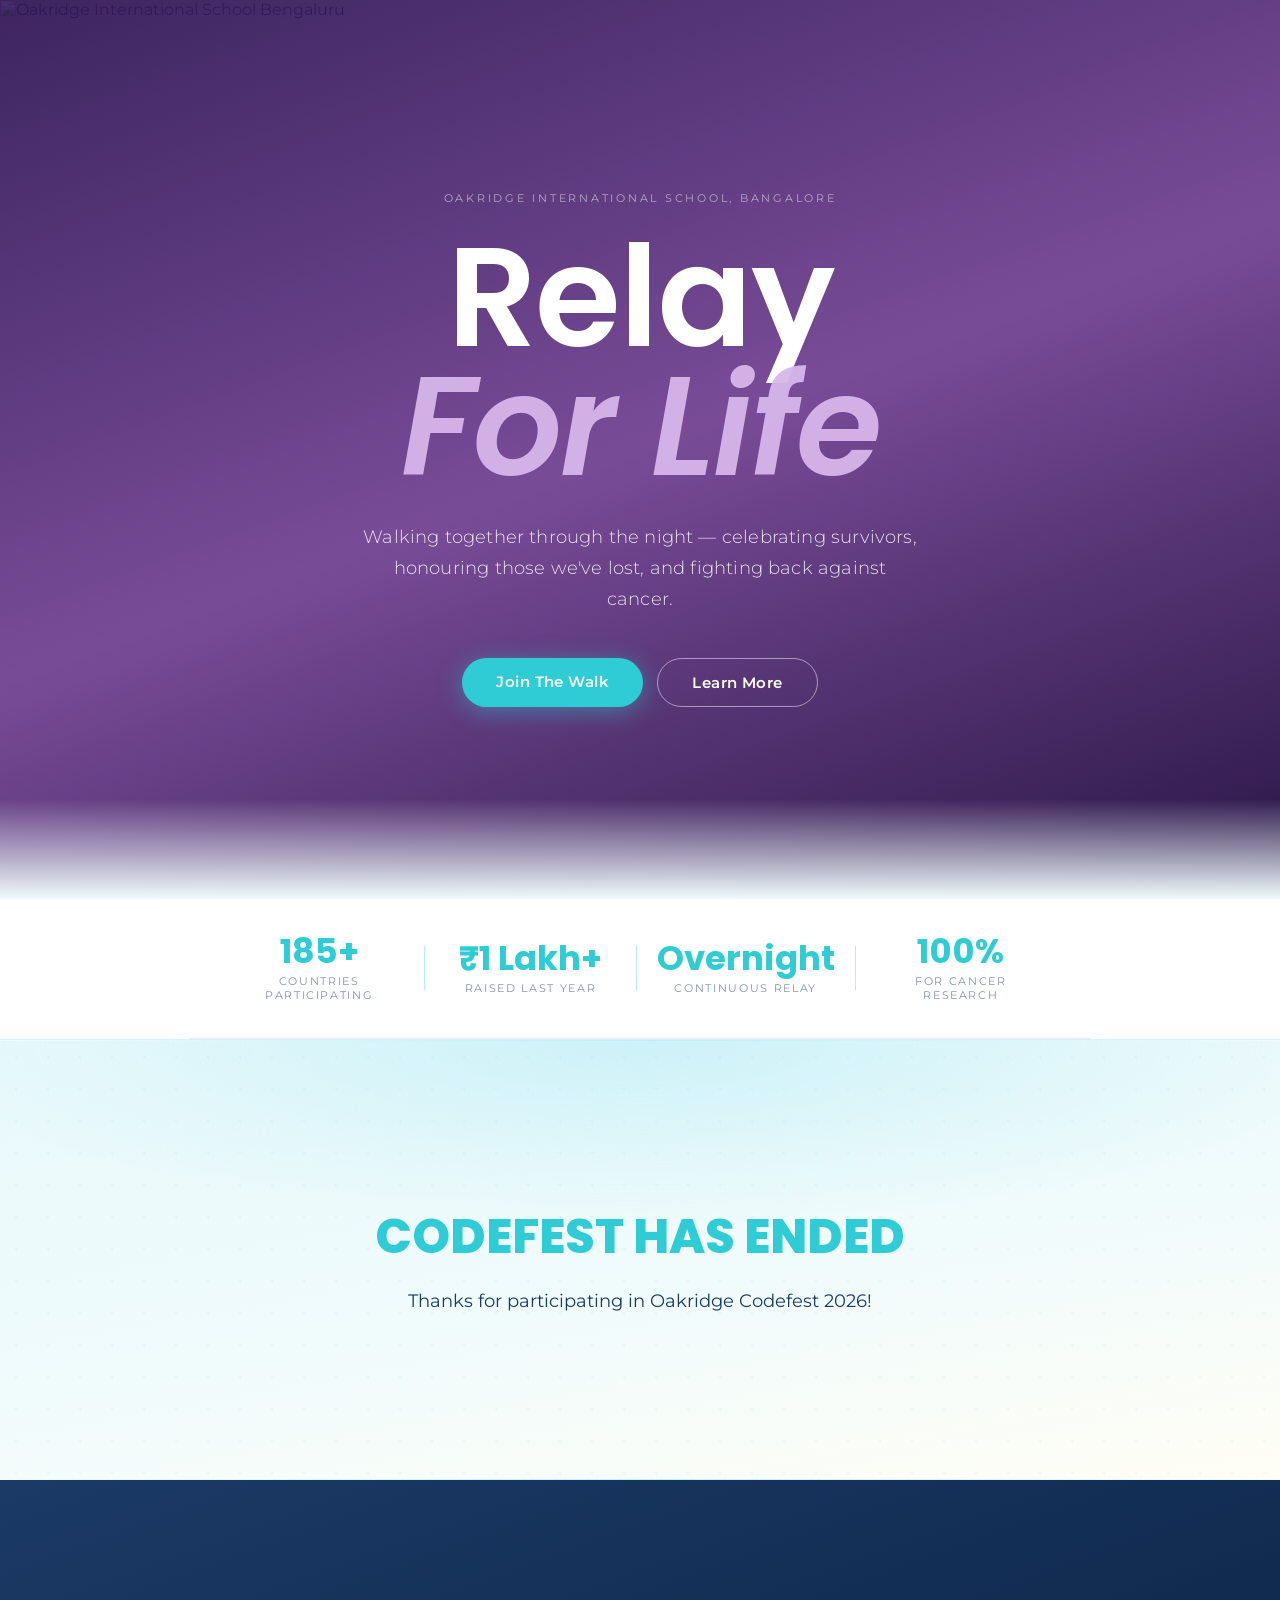
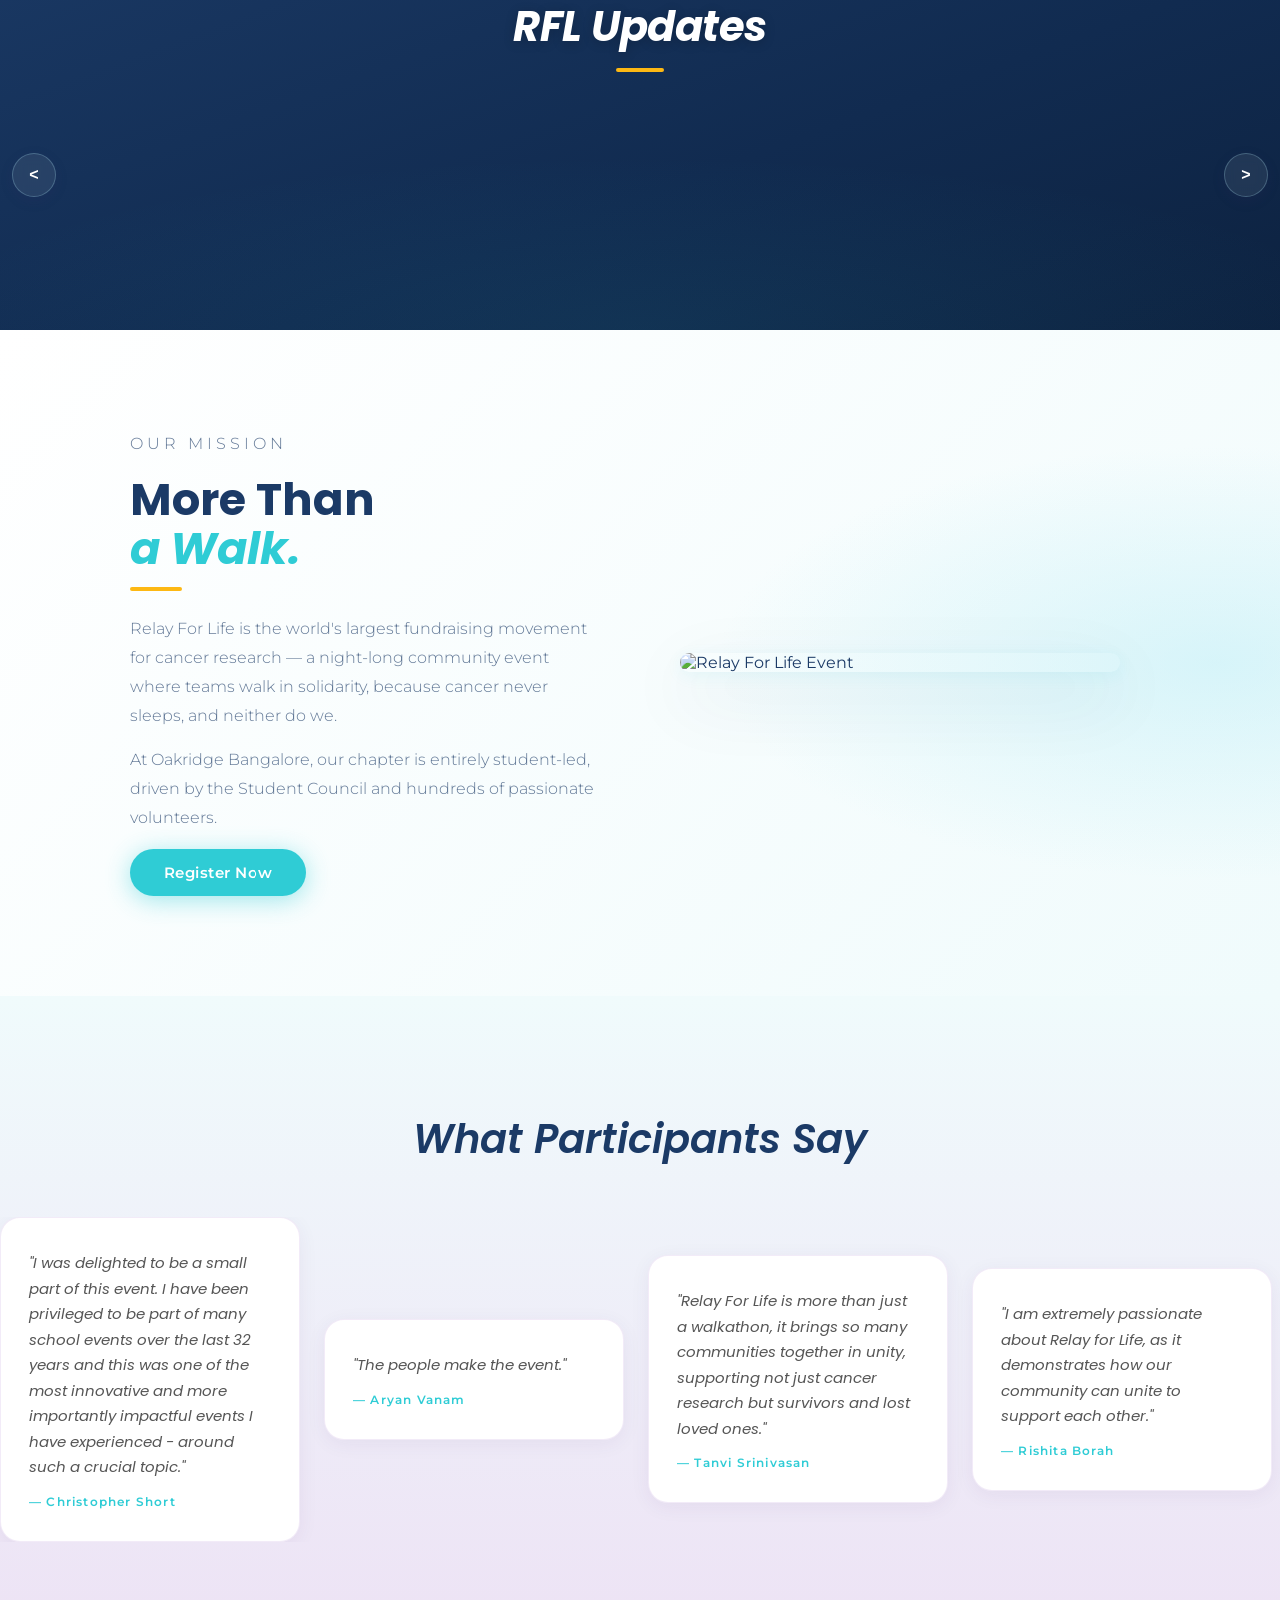
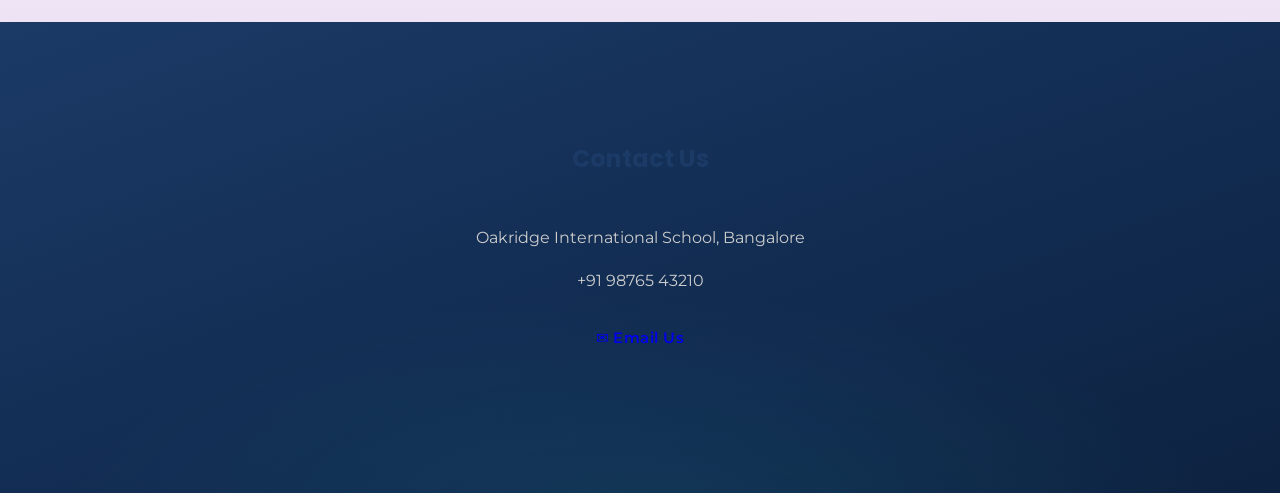
==== index.html @ 331da41c "added testimonials" ====
<!doctype html>
<html lang="en">
  <head>
    <meta charset="UTF-8" />
    <meta name="viewport" content="width=device-width, initial-scale=1.0" />
    <title>Relay For Life — Oakridge Bangalore</title>
    <link rel="stylesheet" href="Common/styles.css" />
    <link rel="stylesheet" href="Navbar/styles.css" />
    <link rel="stylesheet" href="style.css" />
    <link
      href="https://fonts.googleapis.com/css2?family=Montserrat:wght@300;400;500;600;700&family=Poppins:wght@400;600;700;800;900&display=swap"
      rel="stylesheet"
    />
  </head>
  <body>
    <div class="school-logo-badge">
    <img src="images/logo.png" alt="Oakridge International School Bengaluru">
  </div>
    <div id="navbarcontainer"></div>
    <script src="Common/script.js"></script>
    <script type="module" src="Navbar/script.js"></script>
    <script src="script.js"></script>

    <!-- ── HERO ── -->
    <section id="hero-section">
      <div class="hero-eyebrow">Oakridge International School, Bangalore</div>
      <div class="hero-content">
        <h1 class="hero-title">
          <span class="hero-title-line">Relay</span>
          <span class="hero-title-line italic">For Life</span>
        </h1>
        <p class="hero-subtitle">
          Walking together through the night — celebrating survivors,<br />
          honouring those we've lost, and fighting back against cancer.
        </p>
        <div class="hero-buttons">
          <a href="#countdown-section" class="hero-btn primary"
            >Join The Walk</a
          >
          <a href="#about-section" class="hero-btn secondary">Learn More</a>
        </div>
      </div>
      <div class="hero-wave"></div>
    </section>

    <!-- ── STATS ── -->
    <div class="stats-strip">
      <div class="stats-inner">
        <div class="stat-item">
          <span class="stat-val">185+</span>
          <span class="stat-desc">Countries Participating</span>
        </div>
        <div class="stat-divider"></div>
        <div class="stat-item">
          <span class="stat-val">₹1 Lakh+</span>
          <span class="stat-desc">Raised Last Year</span>
        </div>
        <div class="stat-divider"></div>
        <div class="stat-item">
          <span class="stat-val">Overnight</span>
          <span class="stat-desc">Continuous Relay</span>
        </div>
        <div class="stat-divider"></div>
        <div class="stat-item">
          <span class="stat-val">100%</span>
          <span class="stat-desc">For Cancer Research</span>
        </div>
      </div>
    </div>

    <div class="section-fade"></div>

    <!-- ── COUNTDOWN ── -->
    <section id="countdown-section">
      <h2 class="countdown-title">Relay For Life Begins In</h2>
      <div id="countdown">
        <div class="time-box">
          <span id="days">00</span>
          <p>Days</p>
        </div>
        <div class="time-box">
          <span id="hours">00</span>
          <p>Hours</p>
        </div>
        <div class="time-box">
          <span id="minutes">00</span>
          <p>Minutes</p>
        </div>
        <div class="time-box">
          <span id="seconds">00</span>
          <p>Seconds</p>
        </div>
      </div>
    </section>

    <div class="section-fade"></div>

    <!-- ── UPDATES ── -->
    <section id="updates-section" class="updates-dark">
      <h2 class="countdown-title" style="width: 100%; text-align: center">
        RFL Updates
      </h2>
      <div class="updates-viewport">
        <button class="nav-btn left" aria-label="Scroll left">&lt;</button>
        <div class="updates-mask">
          <div class="updates-track" id="updates-track" role="list"></div>
        </div>
        <button class="nav-btn right" aria-label="Scroll right">&gt;</button>
      </div>
    </section>

    <!-- ── ABOUT ── -->
    <section id="about-section">
      <div class="about-container">
        <div class="about-text">
          <p class="about-label">Our Mission</p>
          <h2>More Than<br /><em>a Walk.</em></h2>
          <p>
            Relay For Life is the world's largest fundraising movement for
            cancer research — a night-long community event where teams walk in
            solidarity, because cancer never sleeps, and neither do we.
          </p>
          <p>
            At Oakridge Bangalore, our chapter is entirely student-led, driven
            by the Student Council and hundreds of passionate volunteers.
          </p>
          <a class="hero-btn primary" href="#countdown-section">Register Now</a>
        </div>
        <div class="about-image">
          <img src="images/img_36.jpg" alt="Relay For Life Event" />
        </div>
      </div>
    </section>

    <!-- ── REVIEWS ── -->
    <section id="reviews-section">
      <h2 class="section-title">What Participants Say</h2>
      <div class="lazy-scrolling-container right">
        <div class="carousel">
          <div class="review-card">
            <p>
              "I was delighted to be a small part of this event. I have been privileged to be part of many school events over the last 32 years and this was one of the most innovative and more importantly impactful events I have experienced - around such a crucial topic."
            </p>
            <h4>— Christopher Short</h4>
          </div>
          <div class="review-card">
            <p>
              "The people make the event."
            </p>
            <h4>— Aryan Vanam</h4>
          </div>
          <div class="review-card">
            <p>
              "Relay For Life is more than just a walkathon, it brings so many communities together in unity, supporting not just cancer research but survivors and lost loved ones."
            </p>
            <h4>— Tanvi Srinivasan</h4>
          </div>
          <div class="review-card">
            <p>
              "I am extremely passionate about Relay for Life, as it demonstrates how our community can unite to support each other."
            </p>
            <h4>— Rishita Borah</h4>
          </div>
          <div class="review-card">
            <p>
              "Spending 24 hours on a cause thats important to you makes it more tangible and meaningful"
            </p>
            <h4>— Nia Esturi</h4>
          </div>
          <div class="review-card">
            <p>
              "Walking in the luminaria ceremony gave me chills. Such a powerful
              tribute."
            </p>
            <h4>— Survivor</h4>
          </div>
        </div>
      </div>
    </section>

    <!-- ── CONTACT ── -->
    <section id="contact-section">
      <h2 class="contact-title">Contact Us</h2>

      <div
        style="
          display: flex;
          flex-direction: column;
          align-items: center;
          gap: 1.5rem;
          padding: 2rem 0;
        "
      >
        <p style="color: #ccc; font-size: 1rem; margin: 0">
          Oakridge International School, Bangalore
        </p>
        <p style="color: #ccc; font-size: 1rem; margin: 0">+91 98765 43210</p>
        <a href="mailto:tanushree.tyagi@oakridge.in" class="hero-btn idk"
          >✉ Email Us</a
        >
      </div>
    </section>
  </body>
</html>
---- style.css ----
@import url("Common/styles.css");

/* ============================================================
   GLOBAL
   ============================================================ */

body {
  margin: 0;
  font-family: "Montserrat", system-ui;
  background: var(--bg-color);
  color: var(--text-color);
}

h1,
h2,
h3 {
  font-family: "Poppins", sans-serif;
}

section {
  width: 100%;
}

/* ============================================================
   HERO
   ============================================================ */

#hero-section {
  position: relative;
  min-height: 100vh;
  display: flex;
  flex-direction: column;
  align-items: center;
  justify-content: center;
  background: linear-gradient(
    160deg,
    rgba(46, 18, 84, 0.88) 0%,
    rgba(102, 36, 133, 0.75) 50%,
    rgba(30, 10, 60, 0.92) 100%
  );
  background-size: cover;
  background-position: center;
  text-align: center;
  padding: 0 20px;
  overflow: hidden;
}

#hero-section::after {
  content: "";
  position: absolute;
  inset: 0;
  background: url("images/relay_for_life.jpeg");
  background-size: cover;
  background-position: center;
  filter: blur(5px);
  transform: scale(1.05);
  z-index: -1;
}

/* Grain texture overlay */
#hero-section::before {
  content: "";
  position: absolute;
  inset: 0;
  background-image: url("data:image/svg+xml,%3Csvg viewBox='0 0 256 256' xmlns='http://www.w3.org/2000/svg'%3E%3Cfilter id='noise'%3E%3CfeTurbulence type='fractalNoise' baseFrequency='0.9' numOctaves='4' stitchTiles='stitch'/%3E%3C/filter%3E%3Crect width='100%25' height='100%25' filter='url(%23noise)' opacity='0.04'/%3E%3C/svg%3E");
  pointer-events: none;
  opacity: 0.4;
  z-index: 1;
}

.hero-eyebrow {
  position: relative;
  z-index: 2;
  color: rgba(255, 255, 255, 0.55);
  font-size: 11px;
  font-family: "Montserrat", system-ui;
  letter-spacing: 0.25em;
  text-transform: uppercase;
  margin-bottom: 28px;
  animation: fadeUp 1s ease 0.1s both;
}

.hero-content {
  position: relative;
  z-index: 2;
  text-align: center;
  color: white;
  max-width: 780px;
  animation: fadeUp 1.2s ease 0.2s both;
}

.hero-title {
  font-size: clamp(72px, 12vw, 140px);
  font-weight: 600;
  line-height: 0.92;
  margin: 0 0 32px;
  color: white;
  letter-spacing: -2px;
}

.hero-title-line {
  display: block;
}
.hero-title-line.italic {
  font-style: italic;
  color: rgba(215, 182, 234, 0.95);
}

.hero-subtitle {
  font-size: 17px;
  font-weight: 300;
  opacity: 0.82;
  max-width: 560px;
  margin: 0 auto 44px;
  line-height: 1.7;
  letter-spacing: 0.01em;
}

.hero-buttons {
  display: flex;
  gap: 14px;
  justify-content: center;
  flex-wrap: wrap;
}

.hero-btn {
  padding: 14px 34px;
  border-radius: 50px;
  text-decoration: none;
  font-weight: 500;
  font-size: 14px;
  letter-spacing: 0.04em;
  transition: all 0.25s cubic-bezier(0.22, 0.9, 0.23, 1);
  font-family: "Montserrat", system-ui;
}

.hero-btn.primary {
  background: white;
  color: var(--main-color);
  box-shadow: 0 4px 24px rgba(0, 0, 0, 0.2);
}

.hero-btn.primary:hover {
  background: var(--tert-accent-color, #e8d5f5);
  transform: translateY(-3px);
  box-shadow: 0 8px 32px rgba(0, 0, 0, 0.25);
}

.hero-btn.secondary {
  border: 1.5px solid rgba(255, 255, 255, 0.45);
  color: white;
}

.hero-btn.secondary:hover {
  background: rgba(255, 255, 255, 0.12);
  border-color: rgba(255, 255, 255, 0.8);
  transform: translateY(-3px);
}

/* Ribbon decoration */
.hero-ribbon {
  position: absolute;
  z-index: 2;
  right: 8vw;
  top: 50%;
  transform: translateY(-50%);
  width: 80px;
  opacity: 0.35;
  animation: fadeUp 1.5s ease 0.6s both;
}

.hero-wave {
  position: absolute;
  bottom: 0;
  width: 100%;
  height: 120px;
  background: linear-gradient(to top, var(--bg-color, #f5eeff), transparent);
  pointer-events: none;
  z-index: 3;
}

@keyframes fadeUp {
  from {
    opacity: 0;
    transform: translateY(30px);
  }
  to {
    opacity: 1;
    transform: translateY(0);
  }
}

/* ============================================================
   STATS STRIP
   ============================================================ */

.stats-strip {
  background: var(--bg-color);
  padding: 0;
  margin-top: -1px;
}

.stats-inner {
  max-width: 900px;
  margin: 0 auto;
  display: flex;
  align-items: center;
  justify-content: center;
  gap: 0;
  padding: 40px 24px;
  border-bottom: 1px solid rgba(102, 36, 133, 0.1);
}

.stat-item {
  flex: 1;
  text-align: center;
  padding: 0 20px;
}

.stat-val {
  display: block;
  font-family: "Poppins", sans-serif;
  font-size: 36px;
  font-weight: 700;
  color: var(--accent-color, #662485);
  line-height: 1;
  margin-bottom: 6px;
}

.stat-desc {
  display: block;
  font-size: 11px;
  text-transform: uppercase;
  letter-spacing: 0.15em;
  color: var(--sec-accent-color, #9b59b6);
  opacity: 0.7;
}

.stat-divider {
  width: 1px;
  height: 48px;
  background: rgba(102, 36, 133, 0.15);
  flex-shrink: 0;
}

/* ============================================================
   SECTION FADE
   ============================================================ */

.section-fade {
  position: relative;
  height: 60px;
  margin-top: -60px;
  pointer-events: none;
  z-index: 2;
}

/* ============================================================
   COUNTDOWN
   ============================================================ */

#countdown-section {
  padding: 100px 20px 120px;
  text-align: center;
  position: relative;
  overflow: hidden;
  background:
    radial-gradient(
      ellipse 80% 70% at 50% -5%,
      rgba(185, 143, 214, 0.28) 0%,
      transparent 65%
    ),
    var(--bg-color);
}

#countdown-section::before {
  content: "";
  position: absolute;
  inset: 0;
  background-image: radial-gradient(
    circle,
    rgba(102, 36, 133, 0.08) 1px,
    transparent 1px
  );
  background-size: 32px 32px;
  pointer-events: none;
  z-index: 0;
}

#countdown-section > * {
  position: relative;
  z-index: 1;
}

.countdown-title {
  font-family: "Poppins", sans-serif;
  font-size: 38px;
  font-weight: 600;
  font-style: italic;
  margin-bottom: 52px;
  color: var(--main-color);
  letter-spacing: -0.5px;
}

#countdown {
  display: flex;
  justify-content: center;
  gap: 20px;
  flex-wrap: wrap;
}

.time-box {
  background: rgba(255, 255, 255, 0.85);
  backdrop-filter: blur(16px);
  -webkit-backdrop-filter: blur(16px);
  border: 1px solid rgba(185, 143, 214, 0.25);
  padding: 32px 40px;
  border-radius: 24px;
  min-width: 120px;
  box-shadow:
    0 2px 4px rgba(70, 40, 110, 0.04),
    0 10px 30px rgba(70, 40, 110, 0.08),
    inset 0 1px 0 rgba(255, 255, 255, 1);
  transition:
    transform 0.2s ease,
    box-shadow 0.2s ease;
}

.time-box:hover {
  transform: translateY(-6px);
  box-shadow:
    0 6px 12px rgba(70, 40, 110, 0.06),
    0 20px 50px rgba(70, 40, 110, 0.12),
    inset 0 1px 0 rgba(255, 255, 255, 1);
}

.time-box span {
  font-family: "Poppins", sans-serif;
  font-size: 60px;
  font-weight: 700;
  display: block;
  color: var(--accent-color, #662485);
  letter-spacing: -3px;
  line-height: 1;
}

.time-box p {
  margin: 10px 0 0;
  font-size: 10px;
  color: var(--sec-accent-color, #9b59b6);
  text-transform: uppercase;
  letter-spacing: 0.25em;
}

.flip {
  animation: flipAnim 0.35s cubic-bezier(0.23, 1, 0.32, 1);
}

@keyframes flipAnim {
  0% {
    transform: rotateX(90deg);
    opacity: 0;
  }
  100% {
    transform: rotateX(0);
    opacity: 1;
  }
}

.final-glow {
  animation: pulseGlow 1.5s infinite alternate;
}

@keyframes pulseGlow {
  from {
    box-shadow:
      0 2px 4px rgba(70, 40, 110, 0.04),
      0 8px 24px rgba(70, 40, 110, 0.09),
      inset 0 1px 0 rgba(255, 255, 255, 0.95);
  }
  to {
    box-shadow:
      0 4px 8px rgba(102, 36, 133, 0.1),
      0 12px 36px rgba(102, 36, 133, 0.22),
      0 0 0 4px rgba(185, 143, 214, 0.18),
      inset 0 1px 0 rgba(255, 255, 255, 1);
  }
}

.live-container {
  opacity: 0;
  transition: opacity 0.6s ease;
}
.live-fade-in {
  opacity: 1;
}
.countdown-fade-out {
  opacity: 0;
  transition: opacity 0.5s ease;
}

/* ============================================================
   UPDATES
   ============================================================ */

#updates-section,
.updates-dark {
  width: 100vw;
  position: relative;
  left: 50%;
  margin-left: -50vw;
  padding: 80px 0 100px;
  box-sizing: border-box;
  background: var(--bg-color);
  font-family: "Montserrat", system-ui;
}

#updates-section .countdown-title {
  padding: 0 20px;
}

.updates-viewport {
  width: 100%;
  max-width: 100%;
  overflow: hidden;
  margin: 0;
  padding: 0 64px;
  position: relative;
  display: flex;
  align-items: center;
  box-sizing: border-box;
}

.nav-btn {
  width: 44px;
  height: 44px;
  background: white;
  border: 1.5px solid rgba(102, 36, 133, 0.15);
  color: var(--accent-color);
  font-weight: 700;
  border-radius: 12px;
  cursor: pointer;
  z-index: 80;
  display: flex;
  align-items: center;
  justify-content: center;
  position: absolute;
  top: 50%;
  transform: translateY(-50%);
  box-sizing: border-box;
  box-shadow: 0 4px 14px rgba(70, 40, 110, 0.1);
  transition: all 0.2s ease;
  pointer-events: auto;
}

.nav-btn:hover {
  background: var(--accent-color);
  color: white;
  transform: translateY(-52%);
  box-shadow: 0 6px 20px rgba(102, 36, 133, 0.25);
}

.nav-btn.left {
  left: 12px;
}
.nav-btn.right {
  right: 12px;
}

.updates-mask {
  overflow: hidden;
  flex: 1;
  padding: 40px 0 50px;
  position: relative;
  box-sizing: border-box;
}

.updates-track {
  display: flex;
  gap: 20px;
  align-items: center;
  transition: transform 600ms cubic-bezier(0.22, 0.9, 0.23, 1);
  will-change: transform;
  padding: 8px 0 12px;
  box-sizing: border-box;
}

.update-card {
  flex: 0 0 360px;
  height: 440px;
  background: white;
  border-radius: 20px;
  border: 1px solid rgba(185, 143, 214, 0.18);
  overflow: hidden;
  display: flex;
  flex-direction: column;
  position: relative;
  box-sizing: border-box;
  box-shadow:
    0 4px 16px rgba(70, 40, 110, 0.06),
    0 1px 3px rgba(70, 40, 110, 0.04);
  transition:
    transform 300ms cubic-bezier(0.22, 0.9, 0.23, 1),
    box-shadow 300ms;
}

.update-card .thumb {
  height: 50%;
  overflow: hidden;
  background-color: var(--tert-accent-color, #e8d5f5);
  border-radius: 20px 20px 0 0;
}

.update-card .thumb img {
  width: 100%;
  height: 100%;
  display: block;
  object-fit: cover;
  object-position: center;
  transition: transform 0.5s ease;
}

.update-card:hover .thumb img {
  transform: scale(1.05);
}

.update-card .meta {
  padding: 20px 22px;
  display: flex;
  flex-direction: column;
  gap: 8px;
  flex: 1;
}

.update-card h3 {
  margin: 0;
  font-size: 18px;
  font-weight: 600;
  color: var(--main-color);
  font-family: "Poppins", sans-serif;
}

.update-card p {
  margin: 0;
  font-size: 13px;
  line-height: 1.6;
  color: #6b7280;
  flex: 1;
}

.update-card time {
  font-size: 11px;
  color: var(--sec-accent-color, #9b59b6);
  font-weight: 500;
  letter-spacing: 0.05em;
}

.importance-1 {
  border-top: 3px solid var(--tert-accent-color, #e8d5f5);
}
.importance-2 {
  border-top: 3px solid var(--sec-accent-color, #9b59b6);
}
.importance-3 {
  border-top: 3px solid var(--accent-color, #662485);
}

.update-card.center {
  transform: scale(1.03) translateY(-12px);
  z-index: 60;
  box-shadow:
    0 24px 60px rgba(70, 40, 110, 0.15),
    0 4px 12px rgba(70, 40, 110, 0.08);
}

@media (max-width: 1200px) {
  .update-card {
    flex: 0 0 calc((100vw - 60px - 120px) / 3);
    height: 420px;
  }
}
@media (max-width: 900px) {
  .update-card {
    flex: 0 0 300px;
    height: 400px;
  }
}
@media (max-width: 700px) {
  .update-card {
    flex: 0 0 88vw;
    height: 400px;
  }
  .updates-viewport {
    padding: 0 12px;
  }
  .nav-btn {
    display: none;
  }
}

/* ============================================================
   ABOUT
   ============================================================ */

#about-section {
  background: var(--bg-color);
  padding: 0;
}

.about-container {
  max-width: 1100px;
  margin: auto;
  display: flex;
  align-items: center;
  gap: 80px;
  justify-content: center;
  padding: 100px 40px;
}

.about-label {
  font-size: 11px;
  text-transform: uppercase;
  letter-spacing: 0.25em;
  color: var(--accent-color, #662485);
  font-weight: 500;
  margin: 0 0 12px;
  font-family: "Montserrat", system-ui;
}

.about-text h2 {
  font-family: "Poppins", sans-serif;
  font-size: 52px;
  font-weight: 600;
  line-height: 1.05;
  margin: 0 0 24px;
  color: var(--main-color);
}

.about-text h2 em {
  font-style: italic;
  color: var(--accent-color, #662485);
}

.about-text p {
  font-size: 16px;
  line-height: 1.8;
  color: #666;
  margin: 0 0 16px;
  max-width: 480px;
  font-weight: 300;
}

.about-image img {
  width: 440px;
  border-radius: 24px;
  box-shadow: 0 24px 70px rgba(70, 40, 110, 0.14);
  display: block;
}

@media (max-width: 900px) {
  .about-container {
    flex-direction: column;
    gap: 40px;
  }
  .about-image img {
    width: 100%;
    max-width: 440px;
  }
}

/* ============================================================
   REVIEWS
   ============================================================ */

#reviews-section {
  padding: 80px 0;
  background: linear-gradient(180deg, var(--bg-color) 0%, #ede3f5 100%);
  text-align: center;
  overflow: hidden;
}

.section-title {
  font-family: "Poppins", sans-serif;
  font-size: 40px;
  font-weight: 600;
  font-style: italic;
  color: var(--main-color);
  margin-bottom: 8px;
}

.lazy-scrolling-container {
  width: 100%;
  overflow: hidden;
  margin-top: 48px;
}

/* ============================================================
   NAVBAR
   ============================================================ */

#navbarcontainer {
  margin: 0;
  padding: 0;
}
nav {
  margin: 0;
}
#hero-section {
  margin-top: -10px;
}

/* ============================================================
   RESPONSIVE
   ============================================================ */

@media (max-width: 600px) {
  .hero-title {
    font-size: 64px;
  }
  .stats-inner {
    flex-wrap: wrap;
    gap: 20px;
  }
  .stat-divider {
    display: none;
  }
  .time-box {
    padding: 22px 28px;
    min-width: 90px;
  }
  .time-box span {
    font-size: 44px;
  }
}

p {
    font-family: 'Montserrat';
}

h1, h2, h3 {
    font-family: 'Poppins';
}

/* ════════════════════════════════════════
   OAKRIDGE BRAND COLOR SYSTEM
   Source: BRAND_COLOURS Oakridge PPTX

   PRIMARY (main visual weight):
     Teal     #2FCCD5  — big fills, CTAs, hero panels
     Navy     #1B3A66  — dark sections, body text, headings
     Yellow   #FDB813  — bold accent, headings on dark bg

   SUPPORTING:
     Light blue  #B4EBF5  — soft card fills, hover tints
     Peach       #EFB19F  — warm decorative detail
     Red         #FE3650  — urgency / importance markers

   PURPLE — accent/detail only (NOT backgrounds or primary fills)
════════════════════════════════════════ */

:root {
    --bg-color:          #f0fbfc;          /* near-white with teal hint */
    --main-color:        #1b3a66;          /* navy */
    --accent-color:      #2fccd5;          /* teal — primary brand */
    --sec-accent-color:  #fdb813;          /* yellow — bold pop on dark */
    --tert-accent-color: #b4ebf5;          /* light blue — soft fills */
    --support-peach:     #efb19f;          /* peach — warm detail */
    --support-red:       #fe3650;          /* red — urgency */
    --text-color:        #1b3a66;

    /* Purple — use sparingly as detail/accent only */
    --purple-accent:     #662485;
    --purple-light:      #d7b6ea;
}

body {
    margin: 0;
    font-family: 'Montserrat', system-ui;
    background: var(--bg-color);
    color: var(--text-color);
}

h1, h2, h3 {
    font-family: 'Poppins', sans-serif;
    color: var(--main-color);
}

section {
    width: 100%;
}

/* ════════════════════════════════════════
   SECTION DIVIDER
════════════════════════════════════════ */
.section-fade {
    height: 2px;
    background: linear-gradient(90deg, transparent, var(--tert-accent-color), transparent);
    opacity: 0.6;
}

/* ════════════════════════════════════════
   COUNTDOWN SECTION
   Light bg — teal numbers, navy labels
════════════════════════════════════════ */
#countdown-section {
    background:
        radial-gradient(ellipse 80% 60% at 50% 0%, rgba(180,235,245,0.50) 0%, transparent 70%),
        linear-gradient(170deg, #e8f9fb 0%, #f0fbfc 55%, #fffef5 100%);
    padding: 80px 20px;
    text-align: center;
}

.countdown-title {
    font-size: clamp(1.6rem, 3.5vw, 2.4rem);
    font-weight: 700;
    color: var(--main-color);
    margin-bottom: 40px;
    letter-spacing: -0.3px;
}

#countdown {
    display: flex;
    justify-content: center;
    gap: 20px;
    flex-wrap: wrap;
}

.time-box {
    background: white;
    border: 2px solid var(--tert-accent-color);
    border-radius: 20px;
    padding: 28px 36px 20px;
    min-width: 110px;
    box-shadow:
        0 4px 24px rgba(47, 204, 213, 0.12),
        0 1px 4px rgba(27, 58, 102, 0.06);
    transition: transform 0.2s, box-shadow 0.2s;
}

.time-box:hover {
    transform: translateY(-4px);
    box-shadow: 0 10px 32px rgba(47, 204, 213, 0.25);
}

.time-box span {
    font-size: clamp(2.4rem, 5vw, 3.6rem);
    font-weight: 800;
    font-family: 'Poppins', sans-serif;
    color: var(--accent-color);
    display: block;
    line-height: 1;
}

.time-box p {
    margin: 8px 0 0;
    font-size: 12px;
    font-weight: 600;
    letter-spacing: 1.5px;
    text-transform: uppercase;
    color: var(--main-color);
    opacity: 0.55;
}

/* Final-day glow — yellow, not purple */
#countdown.final-glow .time-box {
    border-color: var(--sec-accent-color);
    box-shadow: 0 0 24px rgba(253, 184, 19, 0.40);
}

/* Flip animation */
@keyframes flip {
    0%   { transform: scaleY(1); }
    50%  { transform: scaleY(0.6); opacity: 0.5; }
    100% { transform: scaleY(1); }
}
.flip { animation: flip 0.35s ease; }

.countdown-fade-out {
    animation: fadeOut 0.6s ease forwards;
}
@keyframes fadeOut {
    to { opacity: 0; transform: translateY(-12px); }
}

.live-container {
    padding: 20px;
    opacity: 0;
    transform: translateY(16px);
    transition: opacity 0.7s ease, transform 0.7s ease;
}
.live-container.live-fade-in {
    opacity: 1;
    transform: translateY(0);
}
.live-container h1 {
    font-size: clamp(1.8rem, 4vw, 3rem);
    font-weight: 800;
    color: var(--accent-color);
    margin-bottom: 12px;
}
.live-container p {
    color: var(--main-color);
    font-size: 1.1rem;
    margin-bottom: 28px;
}
.live-login-btn {
    display: inline-block;
    padding: 14px 36px;
    background: var(--accent-color);
    color: white;
    border-radius: 50px;
    text-decoration: none;
    font-weight: 700;
    font-size: 15px;
    box-shadow: 0 4px 20px rgba(47, 204, 213, 0.40);
    transition: all 0.25s;
}
.live-login-btn:hover {
    background: var(--main-color);
    transform: translateY(-3px);
    box-shadow: 0 8px 28px rgba(27, 58, 102, 0.30);
}

/* ════════════════════════════════════════
   UPDATES SECTION
   Dark navy bg — brand's signature dark slide look
   White text, teal card borders, yellow time stamp
════════════════════════════════════════ */
#updates-section {
    background:
        radial-gradient(ellipse 90% 60% at 50% 100%, rgba(47,204,213,0.08) 0%, transparent 65%),
        linear-gradient(160deg, #1b3a66 0%, #112b50 60%, #0d2240 100%);
    padding: 80px 0 100px;
    overflow: hidden;
}

#updates-section .countdown-title {
    color: white;
    text-shadow: 0 2px 12px rgba(0,0,0,0.20);
    margin-bottom: 48px;
}

#updates-section .countdown-title::after {
    content: '';
    display: block;
    width: 48px;
    height: 4px;
    background: var(--sec-accent-color);
    border-radius: 2px;
    margin: 10px auto 0;
}

.updates-viewport {
    display: flex;
    align-items: center;
    gap: 12px;
    padding: 0 32px;
}

.updates-mask {
    flex: 1;
    overflow: hidden;
    position: relative;
    -webkit-mask-image: linear-gradient(to right, transparent, black 12%, black 88%, transparent);
    mask-image: linear-gradient(to right, transparent, black 12%, black 88%, transparent);
}

.updates-track {
    display: flex;
    gap: 20px;
    transition: transform 0.45s cubic-bezier(0.25, 0.46, 0.45, 0.94);
    will-change: transform;
    padding: 16px 0 24px;
    cursor: grab;
    user-select: none;
}
.updates-track:active { cursor: grabbing; }

.update-card {
    flex-shrink: 0;
    width: 300px;
    background: rgba(255,255,255,0.06);
    border: 1.5px solid rgba(180,235,245,0.15);
    border-radius: 20px;
    overflow: hidden;
    transition: transform 0.4s, box-shadow 0.4s, background 0.4s, border-color 0.4s;
    backdrop-filter: blur(8px);
    opacity: 0.70;
    scale: 0.95;
}

.update-card.center {
    opacity: 1;
    scale: 1;
    background: rgba(255,255,255,0.11);
    border-color: rgba(47,204,213,0.50);
    box-shadow: 0 12px 48px rgba(0,0,0,0.35), 0 0 0 1px rgba(47,204,213,0.20);
}

.update-card .thumb {
    width: 100%;
    aspect-ratio: 16/9;
    overflow: hidden;
    background: rgba(180,235,245,0.06);
}
.update-card .thumb img {
    width: 100%;
    height: 100%;
    object-fit: cover;
    transition: transform 0.4s;
}
.update-card.center .thumb img { transform: scale(1.04); }

.update-card .meta {
    padding: 18px 20px 20px;
}
.update-card .meta h3 {
    font-size: 15px;
    font-weight: 700;
    color: white;
    margin: 0 0 8px;
    line-height: 1.35;
}
.update-card .meta p {
    font-size: 13px;
    color: rgba(255,255,255,0.68);
    margin: 0 0 12px;
    line-height: 1.6;
    display: -webkit-box;
    -webkit-line-clamp: 3;
    -webkit-box-orient: vertical;
    overflow: hidden;
}
.update-card .meta time {
    font-size: 11px;
    font-weight: 600;
    letter-spacing: 1px;
    text-transform: uppercase;
    color: var(--sec-accent-color);
    opacity: 0.9;
}

/* Importance color top-border tags — uses brand red/yellow/teal */
.update-card.importance-1 { border-top: 3px solid var(--support-red); }
.update-card.importance-2 { border-top: 3px solid var(--sec-accent-color); }
.update-card.importance-3 { border-top: 3px solid var(--accent-color); }

.nav-btn {
    flex-shrink: 0;
    width: 44px;
    height: 44px;
    border-radius: 50%;
    border: 2px solid rgba(180,235,245,0.25);
    background: rgba(255,255,255,0.07);
    color: white;
    font-size: 16px;
    cursor: pointer;
    display: flex;
    align-items: center;
    justify-content: center;
    transition: background 0.2s, border-color 0.2s, transform 0.2s;
    backdrop-filter: blur(6px);
}
.nav-btn:hover {
    background: var(--accent-color);
    border-color: var(--accent-color);
    transform: scale(1.1);
}

/* ════════════════════════════════════════
   ABOUT SECTION
   White/light-teal bg — navy heading, yellow underline
════════════════════════════════════════ */
#about-section {
    background:
        radial-gradient(ellipse 60% 50% at 95% 50%, rgba(180,235,245,0.45) 0%, transparent 65%),
        linear-gradient(135deg, #ffffff 0%, #f0fbfc 100%);
    padding: 100px 40px;
}

.about-container {
    display: flex;
    align-items: center;
    gap: 60px;
    max-width: 1100px;
    margin: 0 auto;
    flex-wrap: wrap;
}

.about-text {
    flex: 1;
    min-width: 280px;
}

.about-text h2 {
    font-size: clamp(1.8rem, 3.5vw, 2.8rem);
    font-weight: 800;
    color: var(--main-color);
    margin: 0 0 24px;
}

/* Yellow brand underline — exactly as in the PPTX slides */
.about-text h2::after {
    content: '';
    display: block;
    width: 52px;
    height: 4px;
    background: var(--sec-accent-color);
    border-radius: 2px;
    margin-top: 12px;
}

.about-text p {
    font-size: 16px;
    line-height: 1.8;
    color: rgba(27, 58, 102, 0.72);
    margin: 0 0 16px;
}

.about-image {
    flex: 1;
    min-width: 260px;
    max-width: 500px;
}

.about-image img {
    width: 100%;
    border-radius: 24px;
    box-shadow:
        0 24px 64px rgba(27, 58, 102, 0.14),
        0 4px 16px rgba(47, 204, 213, 0.10);
    display: block;
}

/* ════════════════════════════════════════
   CONTACT SECTION
   Dark navy — matching brand dark slides
   Yellow CTA button, teal focus rings
════════════════════════════════════════ */
#contact-section {
    padding: 100px 20px;
    background:
        radial-gradient(ellipse 70% 80% at 50% 110%, rgba(47,204,213,0.10) 0%, transparent 65%),
        linear-gradient(160deg, #1b3a66 0%, #112b50 60%, #0d2240 100%);
    color: white;
    text-align: center;
}

#contact-section .countdown-title {
    color: white;
    text-shadow: 0 2px 12px rgba(0,0,0,0.20);
}

#contact-section .countdown-title::after {
    content: '';
    display: block;
    width: 48px;
    height: 4px;
    background: var(--sec-accent-color);
    border-radius: 2px;
    margin: 10px auto 0;
}

.contact-container {
    display: flex;
    justify-content: center;
    gap: 72px;
    flex-wrap: wrap;
    margin-top: 48px;
}

.contact-info {
    max-width: 280px;
    text-align: left;
}

.contact-info h3 {
    font-size: 22px;
    font-weight: 700;
    margin-bottom: 16px;
    color: var(--tert-accent-color);
}

.contact-info p {
    font-size: 15px;
    line-height: 1.8;
    color: rgba(255,255,255,0.78);
    margin: 0 0 6px;
}

.contact-form {
    display: flex;
    flex-direction: column;
    gap: 14px;
    width: 340px;
}

.contact-form input,
.contact-form textarea {
    padding: 13px 16px;
    border: 1.5px solid rgba(180,235,245,0.22);
    background: rgba(255,255,255,0.07);
    border-radius: 12px;
    font-family: 'Montserrat', system-ui;
    font-size: 14px;
    color: white;
    backdrop-filter: blur(6px);
    transition: border-color 0.2s, background 0.2s;
    outline: none;
}

.contact-form input::placeholder,
.contact-form textarea::placeholder {
    color: rgba(255,255,255,0.42);
}

.contact-form input:focus,
.contact-form textarea:focus {
    border-color: var(--accent-color);
    background: rgba(47,204,213,0.08);
}

.contact-form textarea {
    min-height: 120px;
    resize: vertical;
}

/* Yellow submit button — on-brand for dark sections */
.contact-form button {
    padding: 14px;
    border: none;
    background: var(--sec-accent-color);
    color: var(--main-color);
    border-radius: 12px;
    cursor: pointer;
    font-weight: 700;
    font-size: 15px;
    font-family: 'Montserrat', system-ui;
    transition: all .25s;
    box-shadow: 0 4px 16px rgba(253,184,19,0.30);
}

.contact-form button:hover {
    background: white;
    color: var(--main-color);
    transform: translateY(-2px);
    box-shadow: 0 8px 24px rgba(0,0,0,0.18);
}

/* ════════════════════════════════════════
   SHARED BUTTON STYLES
════════════════════════════════════════ */
.hero-btn {
    padding: 14px 32px;
    border-radius: 50px;
    text-decoration: none;
    font-weight: 600;
    font-size: 15px;
    transition: all .25s;
    letter-spacing: 0.3px;
    display: inline-block;
}

/* Primary = teal (core brand color) */
.hero-btn.primary {
    background: var(--accent-color);
    color: white;
    box-shadow: 0 4px 20px rgba(47, 204, 213, 0.40);
}

.hero-btn.primary:hover {
    background: var(--main-color);
    transform: translateY(-3px);
    box-shadow: 0 8px 28px rgba(27, 58, 102, 0.30);
}

/* Secondary = outlined navy */
.hero-btn.secondary {
    background: transparent;
    color: var(--main-color);
    border: 2px solid var(--main-color);
}

.hero-btn.secondary:hover {
    background: var(--main-color);
    color: white;
    transform: translateY(-3px);
}

/* ============================================================
   OAKRIDGE BRAND COLOR SYSTEM
   Teal #2FCCD5 — primary (CTAs, highlights, numbers)
   Navy #1B3A66 — dark sections, headings, body text
   Yellow #FDB813 — bold accent on dark backgrounds
   Light blue #B4EBF5 — soft fills, card tints
   Peach #EFB19F — warm decorative detail
   Red #FE3650 — urgency / importance markers
   Purple — accent/detail ONLY (never backgrounds)
   ============================================================ */

@import url("Common/styles.css");

:root {
  --bg-color:          #f0fbfc;
  --main-color:        #1b3a66;
  --accent-color:      #2fccd5;
  --sec-accent-color:  #fdb813;
  --tert-accent-color: #b4ebf5;
  --support-peach:     #efb19f;
  --support-red:       #fe3650;
  --text-color:        #1b3a66;
  --purple-accent:     #662485;
  --purple-light:      #d7b6ea;
}

/* ============================================================
   GLOBAL RESET
   ============================================================ */

* { box-sizing: border-box; }

body {
  margin: 0;
  font-family: "Montserrat", system-ui;
  background: var(--bg-color);
  color: var(--text-color);
}

h1, h2, h3 {
  font-family: "Poppins", sans-serif;
  color: var(--main-color);
}

p { font-family: "Montserrat", system-ui; }
section { width: 100%; }

/* ============================================================
   NAVBAR
   ============================================================ */

#navbarcontainer { margin: 0; padding: 0; position: relative; z-index: 100; }
nav { margin: 0; }

/* ============================================================
   HERO SECTION
   Full-screen with brand navy/teal overlay instead of purple
   ============================================================ */

#hero-section {
  position: relative;
  min-height: 100vh;
  display: flex;
  flex-direction: column;
  align-items: center;
  justify-content: center;
  text-align: center;
  padding: 0 20px;
  overflow: hidden;
  margin-top: -20px;
}

/* Blurred background image */
#hero-section::after {
  content: "";
  position: absolute;
  inset: 0;
  background: url("images/relay_for_life.jpeg") center / cover no-repeat;
  filter: blur(4px);
  transform: scale(1.05);
  z-index: -2;
  
}

/* Navy overlay — replaces old purple gradient */
#hero-section::before {
  content: "";
  position: absolute;
  inset: 0;
  background: linear-gradient(
    160deg,
    rgba(10, 26, 54, 0.84) 0%,
    rgba(27, 58, 102, 0.74) 50%,
    rgba(6, 18, 40, 0.90) 100%
  );
  z-index: -1;
}

.hero-content {
  position: relative;
  z-index: 2;
  color: white;
  max-width: 780px;
  animation: fadeUp 1.2s ease 0.2s both;
}


.hero-subtitle {
  font-size: 18px;
  font-weight: 300;
  opacity: 0.85;
  max-width: 560px;
  margin: 0 auto 44px;
  line-height: 1.7;
  color: white;
}

.hero-buttons {
  display: flex;
  gap: 14px;
  justify-content: center;
  flex-wrap: wrap;
}

.hero-wave {
  position: absolute;
  bottom: 0;
  width: 100%;
  height: 100px;
  background: linear-gradient(to top, var(--bg-color), transparent);
  pointer-events: none;
  z-index: 3;
}

@keyframes fadeUp {
  from { opacity: 0; transform: translateY(30px); }
  to   { opacity: 1; transform: translateY(0); }
}

/* ============================================================
   BUTTONS
   ============================================================ */

.hero-btn {
  padding: 14px 34px;
  border-radius: 50px;
  text-decoration: none;
  font-weight: 600;
  font-size: 15px;
  letter-spacing: 0.03em;
  transition: all 0.25s cubic-bezier(0.22, 0.9, 0.23, 1);
  font-family: "Montserrat", system-ui;
  display: inline-block;
}

/* On hero (dark bg): teal fill */
.hero-btn.primary {
  background: var(--accent-color);
  color: white;
  box-shadow: 0 4px 24px rgba(47, 204, 213, 0.45);
}
.hero-btn.primary:hover {
  background: white;
  color: var(--main-color);
  transform: translateY(-3px);
  box-shadow: 0 8px 32px rgba(47, 204, 213, 0.30);
}

/* On hero (dark bg): outlined white */
.hero-btn.secondary {
  border: 1.5px solid rgba(255,255,255,0.5);
  color: white;
  background: transparent;
}
.hero-btn.secondary:hover {
  background: rgba(255,255,255,0.12);
  border-color: rgba(255,255,255,0.85);
  transform: translateY(-3px);
}

/* ============================================================
   STATS STRIP
   White bar below hero, teal numbers, navy labels
   ============================================================ */

.stats-strip {
  background: white;
  border-bottom: 1px solid rgba(180,235,245,0.6);
}

.stats-inner {
  max-width: 900px;
  margin: 0 auto;
  display: flex;
  align-items: center;
  justify-content: center;
  padding: 36px 24px;
}

.stat-item {
  flex: 1;
  text-align: center;
  padding: 0 20px;
}

.stat-val {
  display: block;
  font-family: "Poppins", sans-serif;
  font-size: 34px;
  font-weight: 700;
  color: var(--accent-color);
  line-height: 1;
  margin-bottom: 6px;
}

.stat-desc {
  display: block;
  font-size: 11px;
  text-transform: uppercase;
  letter-spacing: 0.15em;
  color: var(--main-color);
  opacity: 0.55;
}

.stat-divider {
  width: 1px;
  height: 44px;
  background: var(--tert-accent-color);
  flex-shrink: 0;
}

/* ============================================================
   SECTION FADE
   ============================================================ */

.section-fade {
  height: 1px;
  background: linear-gradient(90deg, transparent, var(--tert-accent-color), transparent);
  opacity: 0.8;
  margin: 0;
}

/* ============================================================
   COUNTDOWN SECTION
   ============================================================ */

#countdown-section {
  padding: 100px 20px 120px;
  text-align: center;
  position: relative;
  overflow: hidden;
  background:
    radial-gradient(ellipse 80% 60% at 50% 0%, rgba(180,235,245,0.55) 0%, transparent 70%),
    linear-gradient(170deg, #e8f9fb 0%, #f0fbfc 55%, #fffef5 100%);
}

#countdown-section::before {
  content: "";
  position: absolute;
  inset: 0;
  background-image: radial-gradient(circle, rgba(47,204,213,0.07) 1px, transparent 1px);
  background-size: 32px 32px;
  pointer-events: none;
  z-index: 0;
}

#countdown-section > * { position: relative; z-index: 1; }

.countdown-title {
  font-family: "Poppins", sans-serif;
  font-size: clamp(1.8rem, 3.5vw, 2.6rem);
  font-weight: 700;
  margin-bottom: 52px;
  color: var(--main-color);
  letter-spacing: -0.5px;
}

#countdown {
  display: flex;
  justify-content: center;
  gap: 20px;
  flex-wrap: wrap;
}

.time-box {
  background: rgba(255,255,255,0.92);
  backdrop-filter: blur(16px);
  border: 1.5px solid var(--tert-accent-color);
  padding: 32px 40px;
  border-radius: 24px;
  min-width: 120px;
  box-shadow:
    0 2px 4px rgba(27,58,102,0.04),
    0 10px 30px rgba(47,204,213,0.10),
    inset 0 1px 0 white;
  transition: transform 0.2s ease, box-shadow 0.2s ease;
}

.time-box:hover {
  transform: translateY(-6px);
  box-shadow:
    0 6px 12px rgba(27,58,102,0.06),
    0 20px 50px rgba(47,204,213,0.18),
    inset 0 1px 0 white;
}

.time-box span {
  font-family: "Poppins", sans-serif;
  font-size: clamp(48px, 6vw, 64px);
  font-weight: 700;
  display: block;
  color: var(--accent-color);
  letter-spacing: -3px;
  line-height: 1;
}

.time-box p {
  margin: 10px 0 0;
  font-size: 10px;
  color: var(--main-color);
  opacity: 0.55;
  text-transform: uppercase;
  letter-spacing: 0.25em;
  font-weight: 600;
}

#countdown.final-glow .time-box {
  border-color: var(--sec-accent-color);
  animation: pulseGlow 1.5s infinite alternate;
}

@keyframes pulseGlow {
  from { box-shadow: 0 0 12px rgba(253,184,19,0.25); }
  to   { box-shadow: 0 0 36px rgba(253,184,19,0.50), 0 0 0 4px rgba(253,184,19,0.12); }
}

@keyframes flip {
  0%   { transform: rotateX(90deg); opacity: 0; }
  100% { transform: rotateX(0); opacity: 1; }
}
.flip { animation: flip 0.35s cubic-bezier(0.23, 1, 0.32, 1); }

.countdown-fade-out { opacity: 0; transition: opacity 0.5s ease; }

.live-container {
  opacity: 0;
  transform: translateY(16px);
  transition: opacity 0.7s ease, transform 0.7s ease;
}
.live-container.live-fade-in { opacity: 1; transform: translateY(0); }
.live-container h1 { font-size: clamp(1.8rem, 4vw, 3rem); font-weight: 800; color: var(--accent-color); margin-bottom: 12px; }
.live-container p { color: var(--main-color); font-size: 1.1rem; margin-bottom: 28px; }

.live-login-btn {
  display: inline-block;
  padding: 14px 36px;
  background: var(--accent-color);
  color: white;
  border-radius: 50px;
  text-decoration: none;
  font-weight: 700;
  font-size: 15px;
  box-shadow: 0 4px 20px rgba(47,204,213,0.40);
  transition: all 0.25s;
}
.live-login-btn:hover { background: var(--main-color); transform: translateY(-3px); }

/* ============================================================
   UPDATES SECTION
   Navy bg — yellow title underline, teal card accents
   ============================================================ */

#updates-section,
.updates-dark {
  width: 100%;
  padding: 80px 0 100px;
  box-sizing: border-box;
  background:
    radial-gradient(ellipse 90% 60% at 50% 100%, rgba(47,204,213,0.07) 0%, transparent 65%),
    linear-gradient(160deg, #1b3a66 0%, #112b50 60%, #0d2240 100%);
  font-family: "Montserrat", system-ui;
  overflow: hidden;
}

#updates-section .countdown-title,
.updates-dark .countdown-title {
  color: white;
  text-shadow: 0 2px 12px rgba(0,0,0,0.20);
  margin-bottom: 48px;
  padding: 0 20px;
}

#updates-section .countdown-title::after,
.updates-dark .countdown-title::after {
  content: '';
  display: block;
  width: 48px;
  height: 4px;
  background: var(--sec-accent-color);
  border-radius: 2px;
  margin: 10px auto 0;
}

.updates-viewport {
  width: 100%;
  overflow: hidden;
  margin: 0;
  padding: 0 64px;
  position: relative;
  display: flex;
  align-items: center;
  box-sizing: border-box;
}

.nav-btn {
  width: 44px;
  height: 44px;
  background: rgba(255,255,255,0.08);
  border: 1.5px solid rgba(180,235,245,0.25);
  color: white;
  font-weight: 700;
  border-radius: 50%;
  cursor: pointer;
  z-index: 80;
  display: flex;
  align-items: center;
  justify-content: center;
  position: absolute;
  top: 50%;
  transform: translateY(-50%);
  backdrop-filter: blur(6px);
  transition: all 0.2s ease;
  pointer-events: auto;
}
.nav-btn:hover { background: var(--accent-color); border-color: var(--accent-color); transform: translateY(-52%); }
.nav-btn.left  { left: 12px; }
.nav-btn.right { right: 12px; }

.updates-mask {
  overflow: hidden;
  flex: 1;
  padding: 40px 0 50px;
  position: relative;
  box-sizing: border-box;
  -webkit-mask-image: linear-gradient(to right, transparent, black 8%, black 92%, transparent);
  mask-image: linear-gradient(to right, transparent, black 8%, black 92%, transparent);
}

.updates-track {
  display: flex;
  gap: 20px;
  align-items: center;
  transition: transform 600ms cubic-bezier(0.22, 0.9, 0.23, 1);
  will-change: transform;
  padding: 8px 0 12px;
  cursor: grab;
  user-select: none;
}
.updates-track:active { cursor: grabbing; }

.update-card {
  flex: 0 0 360px;
  height: 440px;
  background: rgba(255,255,255,0.07);
  border-radius: 20px;
  border: 1px solid rgba(180,235,245,0.15);
  overflow: hidden;
  display: flex;
  flex-direction: column;
  box-sizing: border-box;
  backdrop-filter: blur(8px);
  box-shadow: 0 4px 16px rgba(0,0,0,0.15);
  transition: transform 300ms, box-shadow 300ms, opacity 300ms, scale 300ms;
  opacity: 0.72;
  scale: 0.96;
}

.update-card.center {
  opacity: 1;
  scale: 1;
  transform: translateY(-10px);
  background: rgba(255,255,255,0.12);
  border-color: rgba(47,204,213,0.45);
  box-shadow: 0 20px 60px rgba(0,0,0,0.35), 0 0 0 1px rgba(47,204,213,0.25);
  z-index: 60;
}

.update-card .thumb {
  height: 50%;
  overflow: hidden;
  background: rgba(180,235,245,0.08);
}
.update-card .thumb img {
  width: 100%;
  height: 100%;
  display: block;
  object-fit: cover;
  transition: transform 0.5s ease;
}
.update-card.center .thumb img { transform: scale(1.05); }

.update-card .meta {
  padding: 20px 22px;
  display: flex;
  flex-direction: column;
  gap: 8px;
  flex: 1;
}
.update-card .meta h3 { margin: 0; font-size: 16px; font-weight: 600; color: white; font-family: "Poppins", sans-serif; line-height: 1.35; }
.update-card .meta p  { margin: 0; font-size: 13px; line-height: 1.6; color: rgba(255,255,255,0.65); flex: 1; display: -webkit-box; -webkit-line-clamp: 3; -webkit-box-orient: vertical; overflow: hidden; }
.update-card .meta time { font-size: 11px; color: var(--sec-accent-color); font-weight: 600; letter-spacing: 0.08em; text-transform: uppercase; opacity: 0.9; }

.importance-1 { border-top: 3px solid var(--support-red); }
.importance-2 { border-top: 3px solid var(--sec-accent-color); }
.importance-3 { border-top: 3px solid var(--accent-color); }

@media (max-width: 1200px) { .update-card { flex: 0 0 calc((100vw - 180px) / 3); height: 420px; } }
@media (max-width: 900px)  { .update-card { flex: 0 0 300px; height: 400px; } }
@media (max-width: 700px)  {
  .update-card { flex: 0 0 88vw; height: 400px; }
  .updates-viewport { padding: 0 12px; }
  .nav-btn { display: none; }
}

/* ============================================================
   ABOUT SECTION
   ============================================================ */

#about-section {
  background:
    radial-gradient(ellipse 60% 50% at 95% 50%, rgba(180,235,245,0.45) 0%, transparent 65%),
    linear-gradient(135deg, #ffffff 0%, #f0fbfc 100%);
  padding: 0;
}

.about-container {
  max-width: 1100px;
  margin: auto;
  display: flex;
  align-items: center;
  gap: 80px;
  justify-content: center;
  padding: 100px 40px;
}

.about-label {
  font-size: 11px;
  text-transform: uppercase;
  letter-spacing: 0.25em;
  color: var(--accent-color);
  font-weight: 500;
  margin: 0 0 12px;
}

.about-text h2 {
  font-family: "Poppins", sans-serif;
  font-size: clamp(1.8rem, 3.5vw, 2.8rem);
  font-weight: 700;
  line-height: 1.1;
  margin: 0 0 0;
  color: var(--main-color);
}

.about-text h2::after {
  content: '';
  display: block;
  width: 52px;
  height: 4px;
  background: var(--sec-accent-color);
  border-radius: 2px;
  margin: 14px 0 24px;
}

.about-text h2 em { font-style: italic; color: var(--accent-color); }

.about-text p {
  font-size: 16px;
  line-height: 1.8;
  color: rgba(27,58,102,0.68);
  margin: 0 0 16px;
  max-width: 480px;
  font-weight: 300;
}

.about-image img {
  width: 440px;
  border-radius: 24px;
  box-shadow: 0 24px 70px rgba(27,58,102,0.12), 0 4px 16px rgba(47,204,213,0.08);
  display: block;
}

@media (max-width: 900px) {
  .about-container { flex-direction: column; gap: 40px; }
  .about-image img { width: 100%; max-width: 440px; }
}

/* ============================================================
   CONTACT SECTION
   ============================================================ */

#contact-section {
  padding: 100px 20px;
  background:
    radial-gradient(ellipse 70% 80% at 50% 110%, rgba(47,204,213,0.10) 0%, transparent 65%),
    linear-gradient(160deg, #1b3a66 0%, #112b50 60%, #0d2240 100%);
  color: white;
  text-align: center;
}

#contact-section .countdown-title {
  color: white;
  text-shadow: 0 2px 12px rgba(0,0,0,0.20);
}

#contact-section .countdown-title::after {
  content: '';
  display: block;
  width: 48px;
  height: 4px;
  background: var(--sec-accent-color);
  border-radius: 2px;
  margin: 10px auto 0;
}

#contact-section p { color: rgba(255,255,255,0.75); }

.carousel {
  display: flex;
  gap: 24px;
  width: max-content;
  align-items: center; /* cards size to their own content only */
}

.review-card {
  min-width: 300px;
  max-width: 300px;
  height: auto;             /* natural height — no stretching, no clipping */
  background: white;
  padding: 32px 28px;
  border-radius: 20px;
  border: 1px solid rgba(185, 143, 214, 0.18);
  box-shadow: 0 4px 20px rgba(70, 40, 110, 0.06);
  transition: transform 0.3s ease, box-shadow 0.3s ease;
  text-align: left;
  display: flex;
  flex-direction: column;
}

.review-card p {
  font-family: "Poppins", sans-serif;
  font-size: 15px;
  color: #555;
  line-height: 1.7;
  margin: 0;
  font-style: italic;
  /* no line-clamp — full quote always visible */
}

.review-card h4 {
  margin: 14px 0 0;
  color: var(--accent-color, #2fccd5);
  font-size: 12px;
  font-weight: 600;
  letter-spacing: 0.1em;
  font-family: "Montserrat", system-ui;
  font-style: normal;
}
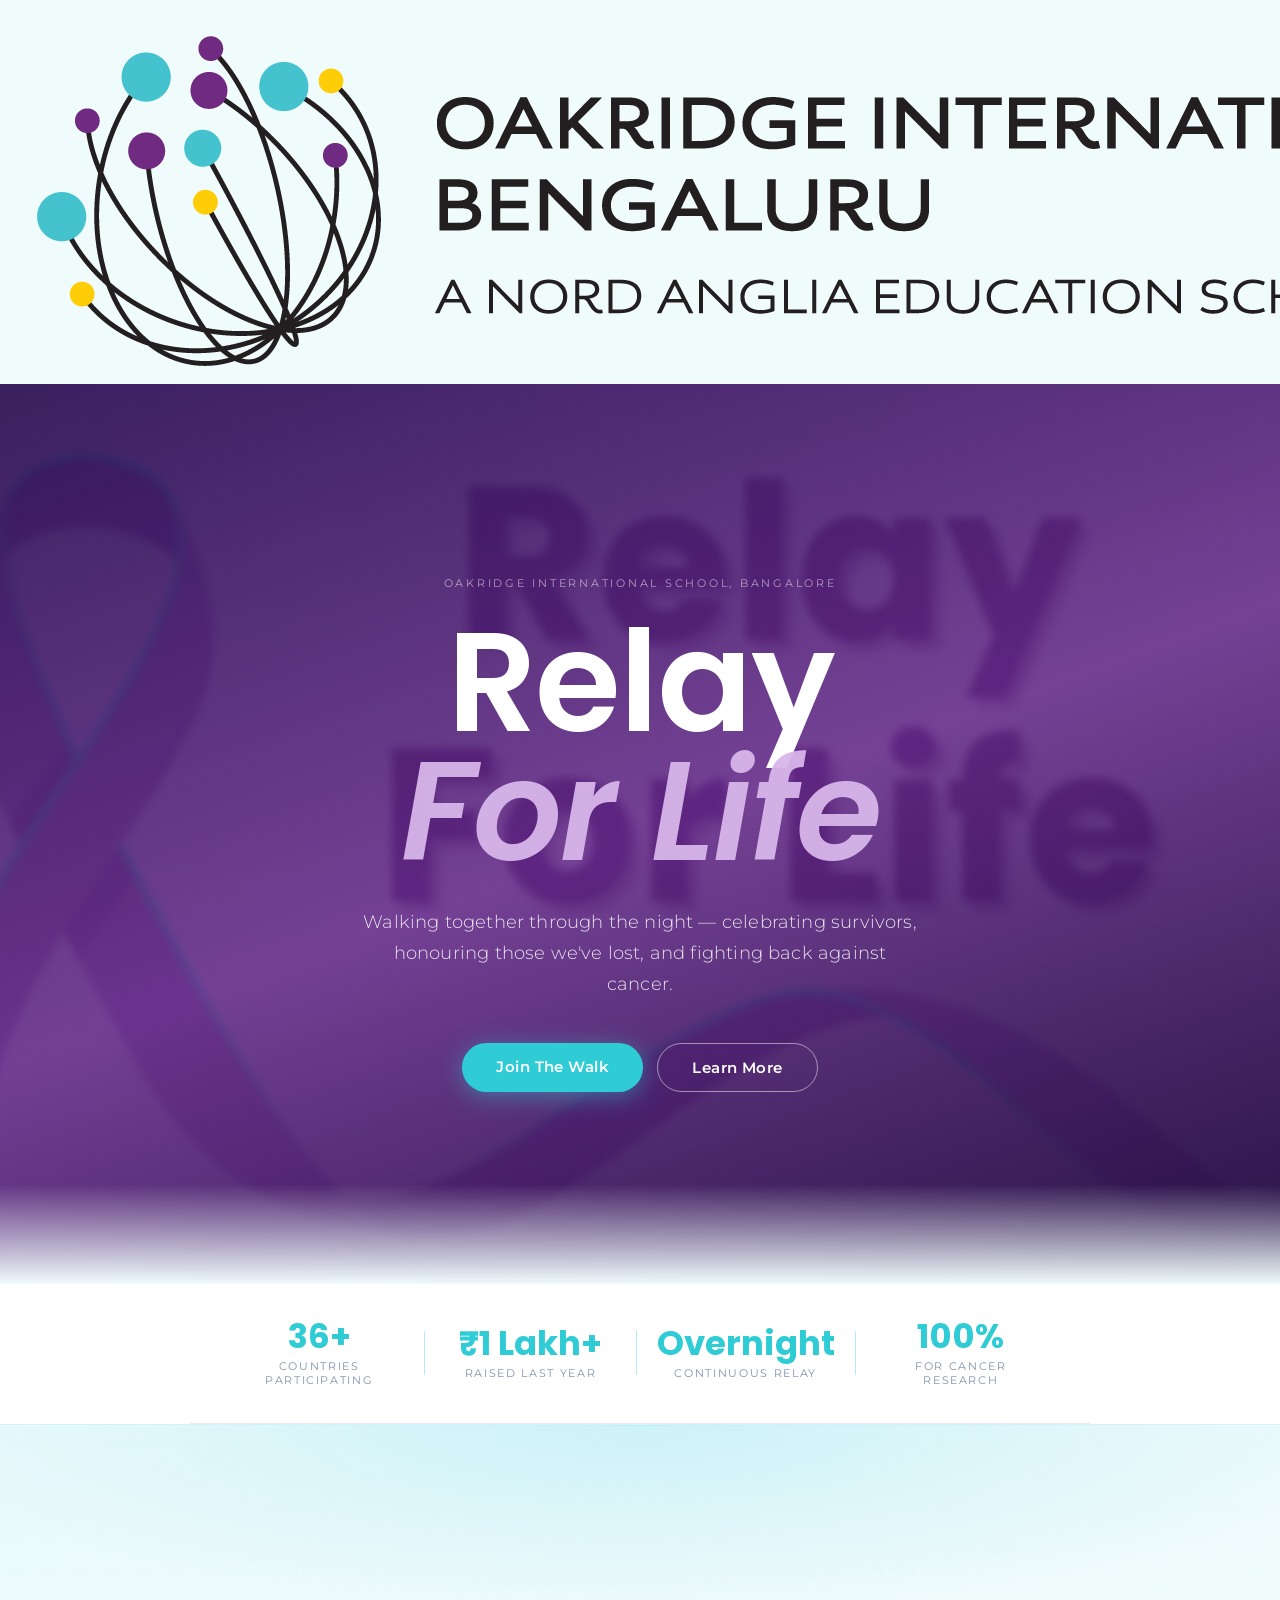
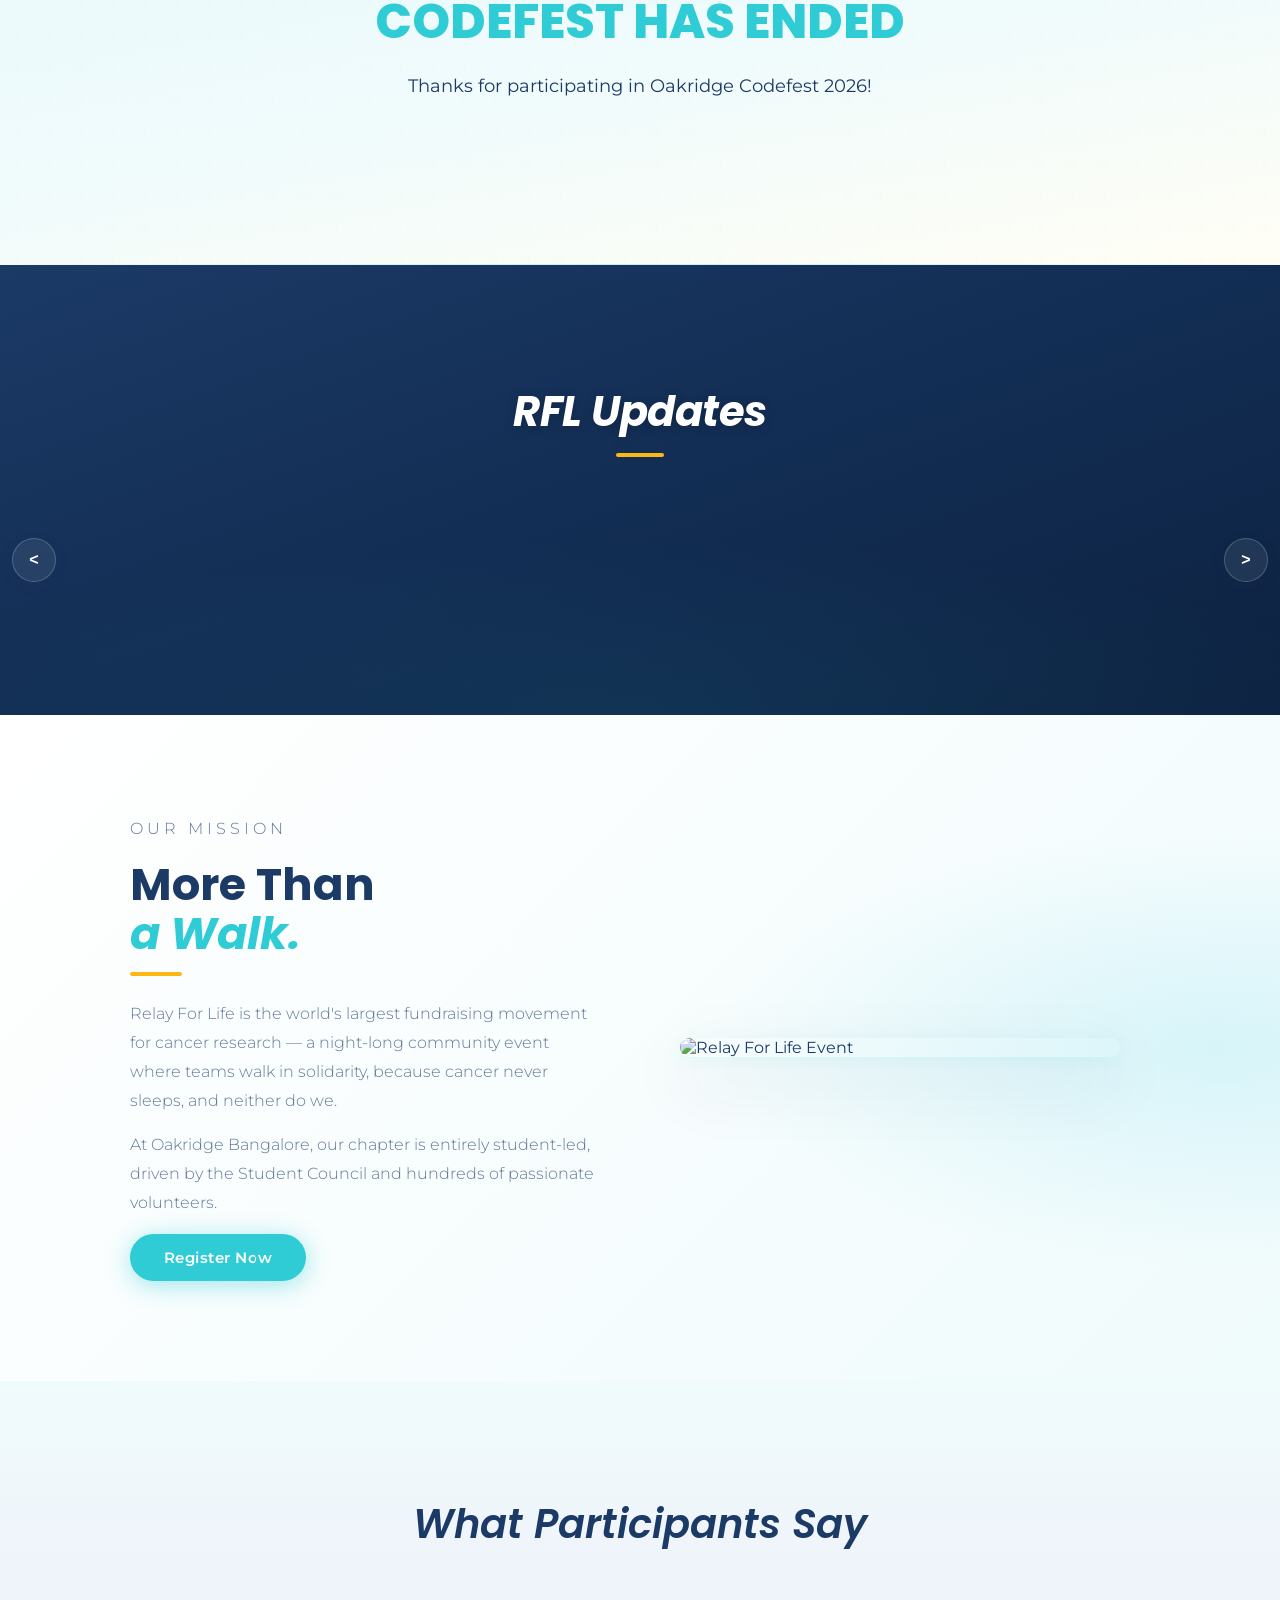
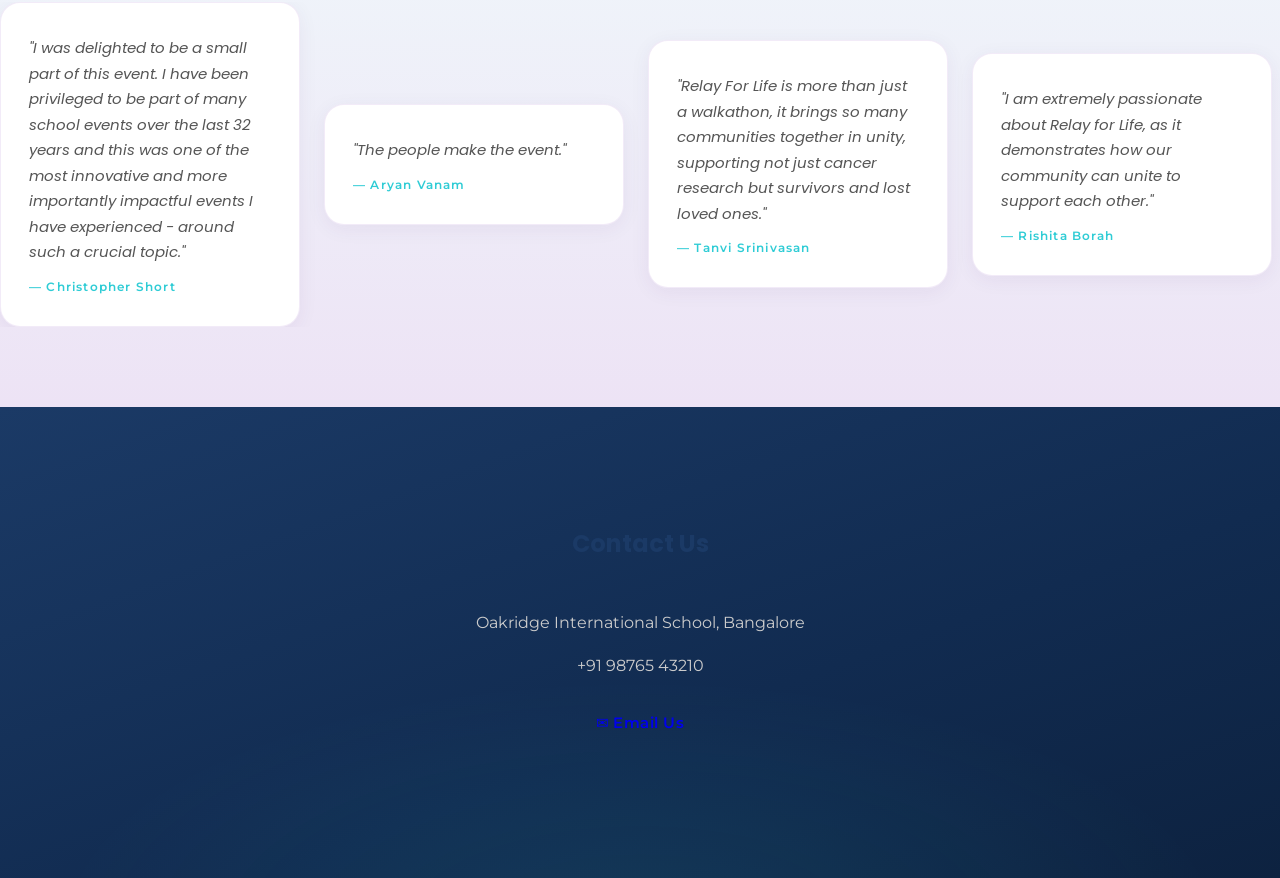
==== commit a3796e4b: "Format code and add images for who is running" ====
--- a/index.html
+++ b/index.html
@@ -14,8 +14,11 @@
   </head>
   <body>
     <div class="school-logo-badge">
-    <img src="images/logo.png" alt="Oakridge International School Bengaluru">
-  </div>
+      <img
+        src="images/logo.png"
+        alt="Oakridge International School Bengaluru"
+      />
+    </div>
     <div id="navbarcontainer"></div>
     <script src="Common/script.js"></script>
     <script type="module" src="Navbar/script.js"></script>
@@ -47,7 +50,7 @@
     <div class="stats-strip">
       <div class="stats-inner">
         <div class="stat-item">
-          <span class="stat-val">185+</span>
+          <span class="stat-val">36+</span>
           <span class="stat-desc">Countries Participating</span>
         </div>
         <div class="stat-divider"></div>
@@ -90,6 +93,9 @@
           <span id="seconds">00</span>
           <p>Seconds</p>
         </div>
+      </div>
+      <div class="who_walks">
+        <image alt="Who is walking" id="walking_image"></image>
       </div>
     </section>
 
@@ -139,31 +145,37 @@
         <div class="carousel">
           <div class="review-card">
             <p>
-              "I was delighted to be a small part of this event. I have been privileged to be part of many school events over the last 32 years and this was one of the most innovative and more importantly impactful events I have experienced - around such a crucial topic."
+              "I was delighted to be a small part of this event. I have been
+              privileged to be part of many school events over the last 32 years
+              and this was one of the most innovative and more importantly
+              impactful events I have experienced - around such a crucial
+              topic."
             </p>
             <h4>— Christopher Short</h4>
           </div>
           <div class="review-card">
-            <p>
-              "The people make the event."
-            </p>
+            <p>"The people make the event."</p>
             <h4>— Aryan Vanam</h4>
           </div>
           <div class="review-card">
             <p>
-              "Relay For Life is more than just a walkathon, it brings so many communities together in unity, supporting not just cancer research but survivors and lost loved ones."
+              "Relay For Life is more than just a walkathon, it brings so many
+              communities together in unity, supporting not just cancer research
+              but survivors and lost loved ones."
             </p>
             <h4>— Tanvi Srinivasan</h4>
           </div>
           <div class="review-card">
             <p>
-              "I am extremely passionate about Relay for Life, as it demonstrates how our community can unite to support each other."
+              "I am extremely passionate about Relay for Life, as it
+              demonstrates how our community can unite to support each other."
             </p>
             <h4>— Rishita Borah</h4>
           </div>
           <div class="review-card">
             <p>
-              "Spending 24 hours on a cause thats important to you makes it more tangible and meaningful"
+              "Spending 24 hours on a cause thats important to you makes it more
+              tangible and meaningful"
             </p>
             <h4>— Nia Esturi</h4>
           </div>
--- a/style.css
+++ b/style.css
@@ -367,9 +367,9 @@
   }
 }
 
-.final-glow {
+/* .final-glow {
   animation: pulseGlow 1.5s infinite alternate;
-}
+} */
 
 @keyframes pulseGlow {
   from {
@@ -734,11 +734,13 @@
 }
 
 p {
-    font-family: 'Montserrat';
-}
-
-h1, h2, h3 {
-    font-family: 'Poppins';
+  font-family: "Montserrat";
+}
+
+h1,
+h2,
+h3 {
+  font-family: "Poppins";
 }
 
 /* ════════════════════════════════════════
@@ -759,43 +761,50 @@
 ════════════════════════════════════════ */
 
 :root {
-    --bg-color:          #f0fbfc;          /* near-white with teal hint */
-    --main-color:        #1b3a66;          /* navy */
-    --accent-color:      #2fccd5;          /* teal — primary brand */
-    --sec-accent-color:  #fdb813;          /* yellow — bold pop on dark */
-    --tert-accent-color: #b4ebf5;          /* light blue — soft fills */
-    --support-peach:     #efb19f;          /* peach — warm detail */
-    --support-red:       #fe3650;          /* red — urgency */
-    --text-color:        #1b3a66;
-
-    /* Purple — use sparingly as detail/accent only */
-    --purple-accent:     #662485;
-    --purple-light:      #d7b6ea;
+  --bg-color: #f0fbfc; /* near-white with teal hint */
+  --main-color: #1b3a66; /* navy */
+  --accent-color: #2fccd5; /* teal — primary brand */
+  --sec-accent-color: #fdb813; /* yellow — bold pop on dark */
+  --tert-accent-color: #b4ebf5; /* light blue — soft fills */
+  --support-peach: #efb19f; /* peach — warm detail */
+  --support-red: #fe3650; /* red — urgency */
+  --text-color: #1b3a66;
+
+  /* Purple — use sparingly as detail/accent only */
+  --purple-accent: #662485;
+  --purple-light: #d7b6ea;
 }
 
 body {
-    margin: 0;
-    font-family: 'Montserrat', system-ui;
-    background: var(--bg-color);
-    color: var(--text-color);
-}
-
-h1, h2, h3 {
-    font-family: 'Poppins', sans-serif;
-    color: var(--main-color);
+  margin: 0;
+  font-family: "Montserrat", system-ui;
+  background: var(--bg-color);
+  color: var(--text-color);
+}
+
+h1,
+h2,
+h3 {
+  font-family: "Poppins", sans-serif;
+  color: var(--main-color);
 }
 
 section {
-    width: 100%;
+  width: 100%;
 }
 
 /* ════════════════════════════════════════
    SECTION DIVIDER
 ════════════════════════════════════════ */
 .section-fade {
-    height: 2px;
-    background: linear-gradient(90deg, transparent, var(--tert-accent-color), transparent);
-    opacity: 0.6;
+  height: 2px;
+  background: linear-gradient(
+    90deg,
+    transparent,
+    var(--tert-accent-color),
+    transparent
+  );
+  opacity: 0.6;
 }
 
 /* ════════════════════════════════════════
@@ -803,122 +812,142 @@
    Light bg — teal numbers, navy labels
 ════════════════════════════════════════ */
 #countdown-section {
-    background:
-        radial-gradient(ellipse 80% 60% at 50% 0%, rgba(180,235,245,0.50) 0%, transparent 70%),
-        linear-gradient(170deg, #e8f9fb 0%, #f0fbfc 55%, #fffef5 100%);
-    padding: 80px 20px;
-    text-align: center;
+  background:
+    radial-gradient(
+      ellipse 80% 60% at 50% 0%,
+      rgba(180, 235, 245, 0.5) 0%,
+      transparent 70%
+    ),
+    linear-gradient(170deg, #e8f9fb 0%, #f0fbfc 55%, #fffef5 100%);
+  padding: 80px 20px;
+  text-align: center;
 }
 
 .countdown-title {
-    font-size: clamp(1.6rem, 3.5vw, 2.4rem);
-    font-weight: 700;
-    color: var(--main-color);
-    margin-bottom: 40px;
-    letter-spacing: -0.3px;
+  font-size: clamp(1.6rem, 3.5vw, 2.4rem);
+  font-weight: 700;
+  color: var(--main-color);
+  margin-bottom: 40px;
+  letter-spacing: -0.3px;
 }
 
 #countdown {
-    display: flex;
-    justify-content: center;
-    gap: 20px;
-    flex-wrap: wrap;
+  display: flex;
+  justify-content: center;
+  gap: 20px;
+  flex-wrap: wrap;
 }
 
 .time-box {
-    background: white;
-    border: 2px solid var(--tert-accent-color);
-    border-radius: 20px;
-    padding: 28px 36px 20px;
-    min-width: 110px;
-    box-shadow:
-        0 4px 24px rgba(47, 204, 213, 0.12),
-        0 1px 4px rgba(27, 58, 102, 0.06);
-    transition: transform 0.2s, box-shadow 0.2s;
+  background: white;
+  border: 2px solid var(--tert-accent-color);
+  border-radius: 20px;
+  padding: 28px 36px 20px;
+  min-width: 110px;
+  box-shadow:
+    0 4px 24px rgba(47, 204, 213, 0.12),
+    0 1px 4px rgba(27, 58, 102, 0.06);
+  transition:
+    transform 0.2s,
+    box-shadow 0.2s;
 }
 
 .time-box:hover {
-    transform: translateY(-4px);
-    box-shadow: 0 10px 32px rgba(47, 204, 213, 0.25);
+  transform: translateY(-4px);
+  box-shadow: 0 10px 32px rgba(47, 204, 213, 0.25);
 }
 
 .time-box span {
-    font-size: clamp(2.4rem, 5vw, 3.6rem);
-    font-weight: 800;
-    font-family: 'Poppins', sans-serif;
-    color: var(--accent-color);
-    display: block;
-    line-height: 1;
+  font-size: clamp(2.4rem, 5vw, 3.6rem);
+  font-weight: 800;
+  font-family: "Poppins", sans-serif;
+  color: var(--accent-color);
+  display: block;
+  line-height: 1;
 }
 
 .time-box p {
-    margin: 8px 0 0;
-    font-size: 12px;
-    font-weight: 600;
-    letter-spacing: 1.5px;
-    text-transform: uppercase;
-    color: var(--main-color);
-    opacity: 0.55;
+  margin: 8px 0 0;
+  font-size: 12px;
+  font-weight: 600;
+  letter-spacing: 1.5px;
+  text-transform: uppercase;
+  color: var(--main-color);
+  opacity: 0.55;
 }
 
 /* Final-day glow — yellow, not purple */
 #countdown.final-glow .time-box {
-    border-color: var(--sec-accent-color);
-    box-shadow: 0 0 24px rgba(253, 184, 19, 0.40);
+  border-color: var(--sec-accent-color);
+  box-shadow: 0 0 24px rgba(253, 184, 19, 0.4);
 }
 
 /* Flip animation */
 @keyframes flip {
-    0%   { transform: scaleY(1); }
-    50%  { transform: scaleY(0.6); opacity: 0.5; }
-    100% { transform: scaleY(1); }
-}
-.flip { animation: flip 0.35s ease; }
+  0% {
+    transform: scaleY(1);
+  }
+  50% {
+    transform: scaleY(0.6);
+    opacity: 0.5;
+  }
+  100% {
+    transform: scaleY(1);
+  }
+}
+.flip {
+  animation: flip 0.35s ease;
+}
 
 .countdown-fade-out {
-    animation: fadeOut 0.6s ease forwards;
+  animation: fadeOut 0.6s ease forwards;
 }
 @keyframes fadeOut {
-    to { opacity: 0; transform: translateY(-12px); }
+  to {
+    opacity: 0;
+    transform: translateY(-12px);
+  }
 }
 
 .live-container {
-    padding: 20px;
-    opacity: 0;
-    transform: translateY(16px);
-    transition: opacity 0.7s ease, transform 0.7s ease;
+  padding: 20px;
+  opacity: 0;
+  transform: translateY(16px);
+  transition:
+    opacity 0.7s ease,
+    transform 0.7s ease;
 }
 .live-container.live-fade-in {
-    opacity: 1;
-    transform: translateY(0);
+  opacity: 1;
+  transform: translateY(0);
 }
 .live-container h1 {
-    font-size: clamp(1.8rem, 4vw, 3rem);
-    font-weight: 800;
-    color: var(--accent-color);
-    margin-bottom: 12px;
+  font-size: clamp(1.8rem, 4vw, 3rem);
+  font-weight: 800;
+  color: var(--accent-color);
+  margin-bottom: 12px;
 }
 .live-container p {
-    color: var(--main-color);
-    font-size: 1.1rem;
-    margin-bottom: 28px;
+  color: var(--main-color);
+  font-size: 1.1rem;
+  margin-bottom: 28px;
 }
 .live-login-btn {
-    display: inline-block;
-    padding: 14px 36px;
-    background: var(--accent-color);
-    color: white;
-    border-radius: 50px;
-    text-decoration: none;
-    font-weight: 700;
-    font-size: 15px;
-    box-shadow: 0 4px 20px rgba(47, 204, 213, 0.40);
-    transition: all 0.25s;
+  display: inline-block;
+  padding: 14px 36px;
+  background: var(--accent-color);
+  color: white;
+  border-radius: 50px;
+  text-decoration: none;
+  font-weight: 700;
+  font-size: 15px;
+  box-shadow: 0 4px 20px rgba(47, 204, 213, 0.4);
+  transition: all 0.25s;
 }
 .live-login-btn:hover {
-    background: var(--main-color);
-    transform: translateY(-3px);
-    box-shadow: 0 8px 28px rgba(27, 58, 102, 0.30);
+  background: var(--main-color);
+  transform: translateY(-3px);
+  box-shadow: 0 8px 28px rgba(27, 58, 102, 0.3);
 }
 
 /* ════════════════════════════════════════
@@ -927,144 +956,179 @@
    White text, teal card borders, yellow time stamp
 ════════════════════════════════════════ */
 #updates-section {
-    background:
-        radial-gradient(ellipse 90% 60% at 50% 100%, rgba(47,204,213,0.08) 0%, transparent 65%),
-        linear-gradient(160deg, #1b3a66 0%, #112b50 60%, #0d2240 100%);
-    padding: 80px 0 100px;
-    overflow: hidden;
+  background:
+    radial-gradient(
+      ellipse 90% 60% at 50% 100%,
+      rgba(47, 204, 213, 0.08) 0%,
+      transparent 65%
+    ),
+    linear-gradient(160deg, #1b3a66 0%, #112b50 60%, #0d2240 100%);
+  padding: 80px 0 100px;
+  overflow: hidden;
 }
 
 #updates-section .countdown-title {
-    color: white;
-    text-shadow: 0 2px 12px rgba(0,0,0,0.20);
-    margin-bottom: 48px;
+  color: white;
+  text-shadow: 0 2px 12px rgba(0, 0, 0, 0.2);
+  margin-bottom: 48px;
 }
 
 #updates-section .countdown-title::after {
-    content: '';
-    display: block;
-    width: 48px;
-    height: 4px;
-    background: var(--sec-accent-color);
-    border-radius: 2px;
-    margin: 10px auto 0;
+  content: "";
+  display: block;
+  width: 48px;
+  height: 4px;
+  background: var(--sec-accent-color);
+  border-radius: 2px;
+  margin: 10px auto 0;
 }
 
 .updates-viewport {
-    display: flex;
-    align-items: center;
-    gap: 12px;
-    padding: 0 32px;
+  display: flex;
+  align-items: center;
+  gap: 12px;
+  padding: 0 32px;
 }
 
 .updates-mask {
-    flex: 1;
-    overflow: hidden;
-    position: relative;
-    -webkit-mask-image: linear-gradient(to right, transparent, black 12%, black 88%, transparent);
-    mask-image: linear-gradient(to right, transparent, black 12%, black 88%, transparent);
+  flex: 1;
+  overflow: hidden;
+  position: relative;
+  -webkit-mask-image: linear-gradient(
+    to right,
+    transparent,
+    black 12%,
+    black 88%,
+    transparent
+  );
+  mask-image: linear-gradient(
+    to right,
+    transparent,
+    black 12%,
+    black 88%,
+    transparent
+  );
 }
 
 .updates-track {
-    display: flex;
-    gap: 20px;
-    transition: transform 0.45s cubic-bezier(0.25, 0.46, 0.45, 0.94);
-    will-change: transform;
-    padding: 16px 0 24px;
-    cursor: grab;
-    user-select: none;
-}
-.updates-track:active { cursor: grabbing; }
+  display: flex;
+  gap: 20px;
+  transition: transform 0.45s cubic-bezier(0.25, 0.46, 0.45, 0.94);
+  will-change: transform;
+  padding: 16px 0 24px;
+  cursor: grab;
+  user-select: none;
+}
+.updates-track:active {
+  cursor: grabbing;
+}
 
 .update-card {
-    flex-shrink: 0;
-    width: 300px;
-    background: rgba(255,255,255,0.06);
-    border: 1.5px solid rgba(180,235,245,0.15);
-    border-radius: 20px;
-    overflow: hidden;
-    transition: transform 0.4s, box-shadow 0.4s, background 0.4s, border-color 0.4s;
-    backdrop-filter: blur(8px);
-    opacity: 0.70;
-    scale: 0.95;
+  flex-shrink: 0;
+  width: 300px;
+  background: rgba(255, 255, 255, 0.06);
+  border: 1.5px solid rgba(180, 235, 245, 0.15);
+  border-radius: 20px;
+  overflow: hidden;
+  transition:
+    transform 0.4s,
+    box-shadow 0.4s,
+    background 0.4s,
+    border-color 0.4s;
+  backdrop-filter: blur(8px);
+  opacity: 0.7;
+  scale: 0.95;
 }
 
 .update-card.center {
-    opacity: 1;
-    scale: 1;
-    background: rgba(255,255,255,0.11);
-    border-color: rgba(47,204,213,0.50);
-    box-shadow: 0 12px 48px rgba(0,0,0,0.35), 0 0 0 1px rgba(47,204,213,0.20);
+  opacity: 1;
+  scale: 1;
+  background: rgba(255, 255, 255, 0.11);
+  border-color: rgba(47, 204, 213, 0.5);
+  box-shadow:
+    0 12px 48px rgba(0, 0, 0, 0.35),
+    0 0 0 1px rgba(47, 204, 213, 0.2);
 }
 
 .update-card .thumb {
-    width: 100%;
-    aspect-ratio: 16/9;
-    overflow: hidden;
-    background: rgba(180,235,245,0.06);
+  width: 100%;
+  aspect-ratio: 16/9;
+  overflow: hidden;
+  background: rgba(180, 235, 245, 0.06);
 }
 .update-card .thumb img {
-    width: 100%;
-    height: 100%;
-    object-fit: cover;
-    transition: transform 0.4s;
-}
-.update-card.center .thumb img { transform: scale(1.04); }
+  width: 100%;
+  height: 100%;
+  object-fit: cover;
+  transition: transform 0.4s;
+}
+.update-card.center .thumb img {
+  transform: scale(1.04);
+}
 
 .update-card .meta {
-    padding: 18px 20px 20px;
+  padding: 18px 20px 20px;
 }
 .update-card .meta h3 {
-    font-size: 15px;
-    font-weight: 700;
-    color: white;
-    margin: 0 0 8px;
-    line-height: 1.35;
+  font-size: 15px;
+  font-weight: 700;
+  color: white;
+  margin: 0 0 8px;
+  line-height: 1.35;
 }
 .update-card .meta p {
-    font-size: 13px;
-    color: rgba(255,255,255,0.68);
-    margin: 0 0 12px;
-    line-height: 1.6;
-    display: -webkit-box;
-    -webkit-line-clamp: 3;
-    -webkit-box-orient: vertical;
-    overflow: hidden;
+  font-size: 13px;
+  color: rgba(255, 255, 255, 0.68);
+  margin: 0 0 12px;
+  line-height: 1.6;
+  display: -webkit-box;
+  -webkit-line-clamp: 3;
+  -webkit-box-orient: vertical;
+  overflow: hidden;
 }
 .update-card .meta time {
-    font-size: 11px;
-    font-weight: 600;
-    letter-spacing: 1px;
-    text-transform: uppercase;
-    color: var(--sec-accent-color);
-    opacity: 0.9;
+  font-size: 11px;
+  font-weight: 600;
+  letter-spacing: 1px;
+  text-transform: uppercase;
+  color: var(--sec-accent-color);
+  opacity: 0.9;
 }
 
 /* Importance color top-border tags — uses brand red/yellow/teal */
-.update-card.importance-1 { border-top: 3px solid var(--support-red); }
-.update-card.importance-2 { border-top: 3px solid var(--sec-accent-color); }
-.update-card.importance-3 { border-top: 3px solid var(--accent-color); }
+.update-card.importance-1 {
+  border-top: 3px solid var(--support-red);
+}
+.update-card.importance-2 {
+  border-top: 3px solid var(--sec-accent-color);
+}
+.update-card.importance-3 {
+  border-top: 3px solid var(--accent-color);
+}
 
 .nav-btn {
-    flex-shrink: 0;
-    width: 44px;
-    height: 44px;
-    border-radius: 50%;
-    border: 2px solid rgba(180,235,245,0.25);
-    background: rgba(255,255,255,0.07);
-    color: white;
-    font-size: 16px;
-    cursor: pointer;
-    display: flex;
-    align-items: center;
-    justify-content: center;
-    transition: background 0.2s, border-color 0.2s, transform 0.2s;
-    backdrop-filter: blur(6px);
+  flex-shrink: 0;
+  width: 44px;
+  height: 44px;
+  border-radius: 50%;
+  border: 2px solid rgba(180, 235, 245, 0.25);
+  background: rgba(255, 255, 255, 0.07);
+  color: white;
+  font-size: 16px;
+  cursor: pointer;
+  display: flex;
+  align-items: center;
+  justify-content: center;
+  transition:
+    background 0.2s,
+    border-color 0.2s,
+    transform 0.2s;
+  backdrop-filter: blur(6px);
 }
 .nav-btn:hover {
-    background: var(--accent-color);
-    border-color: var(--accent-color);
-    transform: scale(1.1);
+  background: var(--accent-color);
+  border-color: var(--accent-color);
+  transform: scale(1.1);
 }
 
 /* ════════════════════════════════════════
@@ -1072,64 +1136,68 @@
    White/light-teal bg — navy heading, yellow underline
 ════════════════════════════════════════ */
 #about-section {
-    background:
-        radial-gradient(ellipse 60% 50% at 95% 50%, rgba(180,235,245,0.45) 0%, transparent 65%),
-        linear-gradient(135deg, #ffffff 0%, #f0fbfc 100%);
-    padding: 100px 40px;
+  background:
+    radial-gradient(
+      ellipse 60% 50% at 95% 50%,
+      rgba(180, 235, 245, 0.45) 0%,
+      transparent 65%
+    ),
+    linear-gradient(135deg, #ffffff 0%, #f0fbfc 100%);
+  padding: 100px 40px;
 }
 
 .about-container {
-    display: flex;
-    align-items: center;
-    gap: 60px;
-    max-width: 1100px;
-    margin: 0 auto;
-    flex-wrap: wrap;
+  display: flex;
+  align-items: center;
+  gap: 60px;
+  max-width: 1100px;
+  margin: 0 auto;
+  flex-wrap: wrap;
 }
 
 .about-text {
-    flex: 1;
-    min-width: 280px;
+  flex: 1;
+  min-width: 280px;
 }
 
 .about-text h2 {
-    font-size: clamp(1.8rem, 3.5vw, 2.8rem);
-    font-weight: 800;
-    color: var(--main-color);
-    margin: 0 0 24px;
+  font-size: clamp(1.8rem, 3.5vw, 2.8rem);
+  font-weight: 800;
+  color: var(--main-color);
+  margin: 0 0 24px;
 }
 
 /* Yellow brand underline — exactly as in the PPTX slides */
 .about-text h2::after {
-    content: '';
-    display: block;
-    width: 52px;
-    height: 4px;
-    background: var(--sec-accent-color);
-    border-radius: 2px;
-    margin-top: 12px;
+  content: "";
+  display: block;
+  width: 52px;
+  height: 4px;
+  background: var(--sec-accent-color);
+  border-radius: 2px;
+  margin-top: 12px;
 }
 
 .about-text p {
-    font-size: 16px;
-    line-height: 1.8;
-    color: rgba(27, 58, 102, 0.72);
-    margin: 0 0 16px;
+  font-size: 16px;
+  line-height: 1.8;
+  color: rgba(27, 58, 102, 0.72);
+  margin: 0 0 16px;
 }
 
 .about-image {
-    flex: 1;
-    min-width: 260px;
-    max-width: 500px;
+  flex: 1;
+  min-width: 260px;
+  max-width: 500px;
 }
 
 .about-image img {
-    width: 100%;
-    border-radius: 24px;
-    box-shadow:
-        0 24px 64px rgba(27, 58, 102, 0.14),
-        0 4px 16px rgba(47, 204, 213, 0.10);
-    display: block;
+  width: 100%;
+  border-radius: 24px;
+  box-shadow:
+    0 24px 64px rgba(27, 58, 102, 0.14),
+    0 4px 16px rgba(47, 204, 213, 0.1);
+  display: block;
 }
 
 /* ════════════════════════════════════════
@@ -1138,153 +1206,159 @@
    Yellow CTA button, teal focus rings
 ════════════════════════════════════════ */
 #contact-section {
-    padding: 100px 20px;
-    background:
-        radial-gradient(ellipse 70% 80% at 50% 110%, rgba(47,204,213,0.10) 0%, transparent 65%),
-        linear-gradient(160deg, #1b3a66 0%, #112b50 60%, #0d2240 100%);
-    color: white;
-    text-align: center;
+  padding: 100px 20px;
+  background:
+    radial-gradient(
+      ellipse 70% 80% at 50% 110%,
+      rgba(47, 204, 213, 0.1) 0%,
+      transparent 65%
+    ),
+    linear-gradient(160deg, #1b3a66 0%, #112b50 60%, #0d2240 100%);
+  color: white;
+  text-align: center;
 }
 
 #contact-section .countdown-title {
-    color: white;
-    text-shadow: 0 2px 12px rgba(0,0,0,0.20);
+  color: white;
+  text-shadow: 0 2px 12px rgba(0, 0, 0, 0.2);
 }
 
 #contact-section .countdown-title::after {
-    content: '';
-    display: block;
-    width: 48px;
-    height: 4px;
-    background: var(--sec-accent-color);
-    border-radius: 2px;
-    margin: 10px auto 0;
+  content: "";
+  display: block;
+  width: 48px;
+  height: 4px;
+  background: var(--sec-accent-color);
+  border-radius: 2px;
+  margin: 10px auto 0;
 }
 
 .contact-container {
-    display: flex;
-    justify-content: center;
-    gap: 72px;
-    flex-wrap: wrap;
-    margin-top: 48px;
+  display: flex;
+  justify-content: center;
+  gap: 72px;
+  flex-wrap: wrap;
+  margin-top: 48px;
 }
 
 .contact-info {
-    max-width: 280px;
-    text-align: left;
+  max-width: 280px;
+  text-align: left;
 }
 
 .contact-info h3 {
-    font-size: 22px;
-    font-weight: 700;
-    margin-bottom: 16px;
-    color: var(--tert-accent-color);
+  font-size: 22px;
+  font-weight: 700;
+  margin-bottom: 16px;
+  color: var(--tert-accent-color);
 }
 
 .contact-info p {
-    font-size: 15px;
-    line-height: 1.8;
-    color: rgba(255,255,255,0.78);
-    margin: 0 0 6px;
+  font-size: 15px;
+  line-height: 1.8;
+  color: rgba(255, 255, 255, 0.78);
+  margin: 0 0 6px;
 }
 
 .contact-form {
-    display: flex;
-    flex-direction: column;
-    gap: 14px;
-    width: 340px;
+  display: flex;
+  flex-direction: column;
+  gap: 14px;
+  width: 340px;
 }
 
 .contact-form input,
 .contact-form textarea {
-    padding: 13px 16px;
-    border: 1.5px solid rgba(180,235,245,0.22);
-    background: rgba(255,255,255,0.07);
-    border-radius: 12px;
-    font-family: 'Montserrat', system-ui;
-    font-size: 14px;
-    color: white;
-    backdrop-filter: blur(6px);
-    transition: border-color 0.2s, background 0.2s;
-    outline: none;
+  padding: 13px 16px;
+  border: 1.5px solid rgba(180, 235, 245, 0.22);
+  background: rgba(255, 255, 255, 0.07);
+  border-radius: 12px;
+  font-family: "Montserrat", system-ui;
+  font-size: 14px;
+  color: white;
+  backdrop-filter: blur(6px);
+  transition:
+    border-color 0.2s,
+    background 0.2s;
+  outline: none;
 }
 
 .contact-form input::placeholder,
 .contact-form textarea::placeholder {
-    color: rgba(255,255,255,0.42);
+  color: rgba(255, 255, 255, 0.42);
 }
 
 .contact-form input:focus,
 .contact-form textarea:focus {
-    border-color: var(--accent-color);
-    background: rgba(47,204,213,0.08);
+  border-color: var(--accent-color);
+  background: rgba(47, 204, 213, 0.08);
 }
 
 .contact-form textarea {
-    min-height: 120px;
-    resize: vertical;
+  min-height: 120px;
+  resize: vertical;
 }
 
 /* Yellow submit button — on-brand for dark sections */
 .contact-form button {
-    padding: 14px;
-    border: none;
-    background: var(--sec-accent-color);
-    color: var(--main-color);
-    border-radius: 12px;
-    cursor: pointer;
-    font-weight: 700;
-    font-size: 15px;
-    font-family: 'Montserrat', system-ui;
-    transition: all .25s;
-    box-shadow: 0 4px 16px rgba(253,184,19,0.30);
+  padding: 14px;
+  border: none;
+  background: var(--sec-accent-color);
+  color: var(--main-color);
+  border-radius: 12px;
+  cursor: pointer;
+  font-weight: 700;
+  font-size: 15px;
+  font-family: "Montserrat", system-ui;
+  transition: all 0.25s;
+  box-shadow: 0 4px 16px rgba(253, 184, 19, 0.3);
 }
 
 .contact-form button:hover {
-    background: white;
-    color: var(--main-color);
-    transform: translateY(-2px);
-    box-shadow: 0 8px 24px rgba(0,0,0,0.18);
+  background: white;
+  color: var(--main-color);
+  transform: translateY(-2px);
+  box-shadow: 0 8px 24px rgba(0, 0, 0, 0.18);
 }
 
 /* ════════════════════════════════════════
    SHARED BUTTON STYLES
 ════════════════════════════════════════ */
 .hero-btn {
-    padding: 14px 32px;
-    border-radius: 50px;
-    text-decoration: none;
-    font-weight: 600;
-    font-size: 15px;
-    transition: all .25s;
-    letter-spacing: 0.3px;
-    display: inline-block;
+  padding: 14px 32px;
+  border-radius: 50px;
+  text-decoration: none;
+  font-weight: 600;
+  font-size: 15px;
+  transition: all 0.25s;
+  letter-spacing: 0.3px;
+  display: inline-block;
 }
 
 /* Primary = teal (core brand color) */
 .hero-btn.primary {
-    background: var(--accent-color);
-    color: white;
-    box-shadow: 0 4px 20px rgba(47, 204, 213, 0.40);
+  background: var(--accent-color);
+  color: white;
+  box-shadow: 0 4px 20px rgba(47, 204, 213, 0.4);
 }
 
 .hero-btn.primary:hover {
-    background: var(--main-color);
-    transform: translateY(-3px);
-    box-shadow: 0 8px 28px rgba(27, 58, 102, 0.30);
+  background: var(--main-color);
+  transform: translateY(-3px);
+  box-shadow: 0 8px 28px rgba(27, 58, 102, 0.3);
 }
 
 /* Secondary = outlined navy */
 .hero-btn.secondary {
-    background: transparent;
-    color: var(--main-color);
-    border: 2px solid var(--main-color);
+  background: transparent;
+  color: var(--main-color);
+  border: 2px solid var(--main-color);
 }
 
 .hero-btn.secondary:hover {
-    background: var(--main-color);
-    color: white;
-    transform: translateY(-3px);
+  background: var(--main-color);
+  color: white;
+  transform: translateY(-3px);
 }
 
 /* ============================================================
@@ -1301,23 +1375,25 @@
 @import url("Common/styles.css");
 
 :root {
-  --bg-color:          #f0fbfc;
-  --main-color:        #1b3a66;
-  --accent-color:      #2fccd5;
-  --sec-accent-color:  #fdb813;
+  --bg-color: #f0fbfc;
+  --main-color: #1b3a66;
+  --accent-color: #2fccd5;
+  --sec-accent-color: #fdb813;
   --tert-accent-color: #b4ebf5;
-  --support-peach:     #efb19f;
-  --support-red:       #fe3650;
-  --text-color:        #1b3a66;
-  --purple-accent:     #662485;
-  --purple-light:      #d7b6ea;
+  --support-peach: #efb19f;
+  --support-red: #fe3650;
+  --text-color: #1b3a66;
+  --purple-accent: #662485;
+  --purple-light: #d7b6ea;
 }
 
 /* ============================================================
    GLOBAL RESET
    ============================================================ */
 
-* { box-sizing: border-box; }
+* {
+  box-sizing: border-box;
+}
 
 body {
   margin: 0;
@@ -1326,20 +1402,33 @@
   color: var(--text-color);
 }
 
-h1, h2, h3 {
+h1,
+h2,
+h3 {
   font-family: "Poppins", sans-serif;
   color: var(--main-color);
 }
 
-p { font-family: "Montserrat", system-ui; }
-section { width: 100%; }
+p {
+  font-family: "Montserrat", system-ui;
+}
+section {
+  width: 100%;
+}
 
 /* ============================================================
    NAVBAR
    ============================================================ */
 
-#navbarcontainer { margin: 0; padding: 0; position: relative; z-index: 100; }
-nav { margin: 0; }
+#navbarcontainer {
+  margin: 0;
+  padding: 0;
+  position: relative;
+  z-index: 100;
+}
+nav {
+  margin: 0;
+}
 
 /* ============================================================
    HERO SECTION
@@ -1368,7 +1457,6 @@
   filter: blur(4px);
   transform: scale(1.05);
   z-index: -2;
-  
 }
 
 /* Navy overlay — replaces old purple gradient */
@@ -1380,7 +1468,7 @@
     160deg,
     rgba(10, 26, 54, 0.84) 0%,
     rgba(27, 58, 102, 0.74) 50%,
-    rgba(6, 18, 40, 0.90) 100%
+    rgba(6, 18, 40, 0.9) 100%
   );
   z-index: -1;
 }
@@ -1392,7 +1480,6 @@
   max-width: 780px;
   animation: fadeUp 1.2s ease 0.2s both;
 }
-
 
 .hero-subtitle {
   font-size: 18px;
@@ -1422,8 +1509,14 @@
 }
 
 @keyframes fadeUp {
-  from { opacity: 0; transform: translateY(30px); }
-  to   { opacity: 1; transform: translateY(0); }
+  from {
+    opacity: 0;
+    transform: translateY(30px);
+  }
+  to {
+    opacity: 1;
+    transform: translateY(0);
+  }
 }
 
 /* ============================================================
@@ -1452,18 +1545,18 @@
   background: white;
   color: var(--main-color);
   transform: translateY(-3px);
-  box-shadow: 0 8px 32px rgba(47, 204, 213, 0.30);
+  box-shadow: 0 8px 32px rgba(47, 204, 213, 0.3);
 }
 
 /* On hero (dark bg): outlined white */
 .hero-btn.secondary {
-  border: 1.5px solid rgba(255,255,255,0.5);
+  border: 1.5px solid rgba(255, 255, 255, 0.5);
   color: white;
   background: transparent;
 }
 .hero-btn.secondary:hover {
-  background: rgba(255,255,255,0.12);
-  border-color: rgba(255,255,255,0.85);
+  background: rgba(255, 255, 255, 0.12);
+  border-color: rgba(255, 255, 255, 0.85);
   transform: translateY(-3px);
 }
 
@@ -1474,7 +1567,7 @@
 
 .stats-strip {
   background: white;
-  border-bottom: 1px solid rgba(180,235,245,0.6);
+  border-bottom: 1px solid rgba(180, 235, 245, 0.6);
 }
 
 .stats-inner {
@@ -1524,7 +1617,12 @@
 
 .section-fade {
   height: 1px;
-  background: linear-gradient(90deg, transparent, var(--tert-accent-color), transparent);
+  background: linear-gradient(
+    90deg,
+    transparent,
+    var(--tert-accent-color),
+    transparent
+  );
   opacity: 0.8;
   margin: 0;
 }
@@ -1539,7 +1637,11 @@
   position: relative;
   overflow: hidden;
   background:
-    radial-gradient(ellipse 80% 60% at 50% 0%, rgba(180,235,245,0.55) 0%, transparent 70%),
+    radial-gradient(
+      ellipse 80% 60% at 50% 0%,
+      rgba(180, 235, 245, 0.55) 0%,
+      transparent 70%
+    ),
     linear-gradient(170deg, #e8f9fb 0%, #f0fbfc 55%, #fffef5 100%);
 }
 
@@ -1547,13 +1649,20 @@
   content: "";
   position: absolute;
   inset: 0;
-  background-image: radial-gradient(circle, rgba(47,204,213,0.07) 1px, transparent 1px);
+  background-image: radial-gradient(
+    circle,
+    rgba(47, 204, 213, 0.07) 1px,
+    transparent 1px
+  );
   background-size: 32px 32px;
   pointer-events: none;
   z-index: 0;
 }
 
-#countdown-section > * { position: relative; z-index: 1; }
+#countdown-section > * {
+  position: relative;
+  z-index: 1;
+}
 
 .countdown-title {
   font-family: "Poppins", sans-serif;
@@ -1572,24 +1681,26 @@
 }
 
 .time-box {
-  background: rgba(255,255,255,0.92);
+  background: rgba(255, 255, 255, 0.92);
   backdrop-filter: blur(16px);
   border: 1.5px solid var(--tert-accent-color);
   padding: 32px 40px;
   border-radius: 24px;
   min-width: 120px;
   box-shadow:
-    0 2px 4px rgba(27,58,102,0.04),
-    0 10px 30px rgba(47,204,213,0.10),
+    0 2px 4px rgba(27, 58, 102, 0.04),
+    0 10px 30px rgba(47, 204, 213, 0.1),
     inset 0 1px 0 white;
-  transition: transform 0.2s ease, box-shadow 0.2s ease;
+  transition:
+    transform 0.2s ease,
+    box-shadow 0.2s ease;
 }
 
 .time-box:hover {
   transform: translateY(-6px);
   box-shadow:
-    0 6px 12px rgba(27,58,102,0.06),
-    0 20px 50px rgba(47,204,213,0.18),
+    0 6px 12px rgba(27, 58, 102, 0.06),
+    0 20px 50px rgba(47, 204, 213, 0.18),
     inset 0 1px 0 white;
 }
 
@@ -1619,26 +1730,55 @@
 }
 
 @keyframes pulseGlow {
-  from { box-shadow: 0 0 12px rgba(253,184,19,0.25); }
-  to   { box-shadow: 0 0 36px rgba(253,184,19,0.50), 0 0 0 4px rgba(253,184,19,0.12); }
+  from {
+    box-shadow: 0 0 12px rgba(253, 184, 19, 0.25);
+  }
+  to {
+    box-shadow: 0 0 36px rgba(253, 184, 19, 0.5);
+  }
 }
 
 @keyframes flip {
-  0%   { transform: rotateX(90deg); opacity: 0; }
-  100% { transform: rotateX(0); opacity: 1; }
-}
-.flip { animation: flip 0.35s cubic-bezier(0.23, 1, 0.32, 1); }
-
-.countdown-fade-out { opacity: 0; transition: opacity 0.5s ease; }
+  0% {
+    transform: rotateX(90deg);
+    opacity: 0;
+  }
+  100% {
+    transform: rotateX(0);
+    opacity: 1;
+  }
+}
+.flip {
+  animation: flip 0.35s cubic-bezier(0.23, 1, 0.32, 1);
+}
+
+.countdown-fade-out {
+  opacity: 0;
+  transition: opacity 0.5s ease;
+}
 
 .live-container {
   opacity: 0;
   transform: translateY(16px);
-  transition: opacity 0.7s ease, transform 0.7s ease;
-}
-.live-container.live-fade-in { opacity: 1; transform: translateY(0); }
-.live-container h1 { font-size: clamp(1.8rem, 4vw, 3rem); font-weight: 800; color: var(--accent-color); margin-bottom: 12px; }
-.live-container p { color: var(--main-color); font-size: 1.1rem; margin-bottom: 28px; }
+  transition:
+    opacity 0.7s ease,
+    transform 0.7s ease;
+}
+.live-container.live-fade-in {
+  opacity: 1;
+  transform: translateY(0);
+}
+.live-container h1 {
+  font-size: clamp(1.8rem, 4vw, 3rem);
+  font-weight: 800;
+  color: var(--accent-color);
+  margin-bottom: 12px;
+}
+.live-container p {
+  color: var(--main-color);
+  font-size: 1.1rem;
+  margin-bottom: 28px;
+}
 
 .live-login-btn {
   display: inline-block;
@@ -1649,10 +1789,13 @@
   text-decoration: none;
   font-weight: 700;
   font-size: 15px;
-  box-shadow: 0 4px 20px rgba(47,204,213,0.40);
+  box-shadow: 0 4px 20px rgba(47, 204, 213, 0.4);
   transition: all 0.25s;
 }
-.live-login-btn:hover { background: var(--main-color); transform: translateY(-3px); }
+.live-login-btn:hover {
+  background: var(--main-color);
+  transform: translateY(-3px);
+}
 
 /* ============================================================
    UPDATES SECTION
@@ -1665,7 +1808,11 @@
   padding: 80px 0 100px;
   box-sizing: border-box;
   background:
-    radial-gradient(ellipse 90% 60% at 50% 100%, rgba(47,204,213,0.07) 0%, transparent 65%),
+    radial-gradient(
+      ellipse 90% 60% at 50% 100%,
+      rgba(47, 204, 213, 0.07) 0%,
+      transparent 65%
+    ),
     linear-gradient(160deg, #1b3a66 0%, #112b50 60%, #0d2240 100%);
   font-family: "Montserrat", system-ui;
   overflow: hidden;
@@ -1674,14 +1821,14 @@
 #updates-section .countdown-title,
 .updates-dark .countdown-title {
   color: white;
-  text-shadow: 0 2px 12px rgba(0,0,0,0.20);
+  text-shadow: 0 2px 12px rgba(0, 0, 0, 0.2);
   margin-bottom: 48px;
   padding: 0 20px;
 }
 
 #updates-section .countdown-title::after,
 .updates-dark .countdown-title::after {
-  content: '';
+  content: "";
   display: block;
   width: 48px;
   height: 4px;
@@ -1704,8 +1851,8 @@
 .nav-btn {
   width: 44px;
   height: 44px;
-  background: rgba(255,255,255,0.08);
-  border: 1.5px solid rgba(180,235,245,0.25);
+  background: rgba(255, 255, 255, 0.08);
+  border: 1.5px solid rgba(180, 235, 245, 0.25);
   color: white;
   font-weight: 700;
   border-radius: 50%;
@@ -1721,9 +1868,17 @@
   transition: all 0.2s ease;
   pointer-events: auto;
 }
-.nav-btn:hover { background: var(--accent-color); border-color: var(--accent-color); transform: translateY(-52%); }
-.nav-btn.left  { left: 12px; }
-.nav-btn.right { right: 12px; }
+.nav-btn:hover {
+  background: var(--accent-color);
+  border-color: var(--accent-color);
+  transform: translateY(-52%);
+}
+.nav-btn.left {
+  left: 12px;
+}
+.nav-btn.right {
+  right: 12px;
+}
 
 .updates-mask {
   overflow: hidden;
@@ -1731,8 +1886,20 @@
   padding: 40px 0 50px;
   position: relative;
   box-sizing: border-box;
-  -webkit-mask-image: linear-gradient(to right, transparent, black 8%, black 92%, transparent);
-  mask-image: linear-gradient(to right, transparent, black 8%, black 92%, transparent);
+  -webkit-mask-image: linear-gradient(
+    to right,
+    transparent,
+    black 8%,
+    black 92%,
+    transparent
+  );
+  mask-image: linear-gradient(
+    to right,
+    transparent,
+    black 8%,
+    black 92%,
+    transparent
+  );
 }
 
 .updates-track {
@@ -1745,21 +1912,27 @@
   cursor: grab;
   user-select: none;
 }
-.updates-track:active { cursor: grabbing; }
+.updates-track:active {
+  cursor: grabbing;
+}
 
 .update-card {
   flex: 0 0 360px;
   height: 440px;
-  background: rgba(255,255,255,0.07);
+  background: rgba(255, 255, 255, 0.07);
   border-radius: 20px;
-  border: 1px solid rgba(180,235,245,0.15);
+  border: 1px solid rgba(180, 235, 245, 0.15);
   overflow: hidden;
   display: flex;
   flex-direction: column;
   box-sizing: border-box;
   backdrop-filter: blur(8px);
-  box-shadow: 0 4px 16px rgba(0,0,0,0.15);
-  transition: transform 300ms, box-shadow 300ms, opacity 300ms, scale 300ms;
+  box-shadow: 0 4px 16px rgba(0, 0, 0, 0.15);
+  transition:
+    transform 300ms,
+    box-shadow 300ms,
+    opacity 300ms,
+    scale 300ms;
   opacity: 0.72;
   scale: 0.96;
 }
@@ -1768,16 +1941,18 @@
   opacity: 1;
   scale: 1;
   transform: translateY(-10px);
-  background: rgba(255,255,255,0.12);
-  border-color: rgba(47,204,213,0.45);
-  box-shadow: 0 20px 60px rgba(0,0,0,0.35), 0 0 0 1px rgba(47,204,213,0.25);
+  background: rgba(255, 255, 255, 0.12);
+  border-color: rgba(47, 204, 213, 0.45);
+  box-shadow:
+    0 20px 60px rgba(0, 0, 0, 0.35),
+    0 0 0 1px rgba(47, 204, 213, 0.25);
   z-index: 60;
 }
 
 .update-card .thumb {
   height: 50%;
   overflow: hidden;
-  background: rgba(180,235,245,0.08);
+  background: rgba(180, 235, 245, 0.08);
 }
 .update-card .thumb img {
   width: 100%;
@@ -1786,7 +1961,9 @@
   object-fit: cover;
   transition: transform 0.5s ease;
 }
-.update-card.center .thumb img { transform: scale(1.05); }
+.update-card.center .thumb img {
+  transform: scale(1.05);
+}
 
 .update-card .meta {
   padding: 20px 22px;
@@ -1795,20 +1972,67 @@
   gap: 8px;
   flex: 1;
 }
-.update-card .meta h3 { margin: 0; font-size: 16px; font-weight: 600; color: white; font-family: "Poppins", sans-serif; line-height: 1.35; }
-.update-card .meta p  { margin: 0; font-size: 13px; line-height: 1.6; color: rgba(255,255,255,0.65); flex: 1; display: -webkit-box; -webkit-line-clamp: 3; -webkit-box-orient: vertical; overflow: hidden; }
-.update-card .meta time { font-size: 11px; color: var(--sec-accent-color); font-weight: 600; letter-spacing: 0.08em; text-transform: uppercase; opacity: 0.9; }
-
-.importance-1 { border-top: 3px solid var(--support-red); }
-.importance-2 { border-top: 3px solid var(--sec-accent-color); }
-.importance-3 { border-top: 3px solid var(--accent-color); }
-
-@media (max-width: 1200px) { .update-card { flex: 0 0 calc((100vw - 180px) / 3); height: 420px; } }
-@media (max-width: 900px)  { .update-card { flex: 0 0 300px; height: 400px; } }
-@media (max-width: 700px)  {
-  .update-card { flex: 0 0 88vw; height: 400px; }
-  .updates-viewport { padding: 0 12px; }
-  .nav-btn { display: none; }
+.update-card .meta h3 {
+  margin: 0;
+  font-size: 16px;
+  font-weight: 600;
+  color: white;
+  font-family: "Poppins", sans-serif;
+  line-height: 1.35;
+}
+.update-card .meta p {
+  margin: 0;
+  font-size: 13px;
+  line-height: 1.6;
+  color: rgba(255, 255, 255, 0.65);
+  flex: 1;
+  display: -webkit-box;
+  -webkit-line-clamp: 3;
+  -webkit-box-orient: vertical;
+  overflow: hidden;
+}
+.update-card .meta time {
+  font-size: 11px;
+  color: var(--sec-accent-color);
+  font-weight: 600;
+  letter-spacing: 0.08em;
+  text-transform: uppercase;
+  opacity: 0.9;
+}
+
+.importance-1 {
+  border-top: 3px solid var(--support-red);
+}
+.importance-2 {
+  border-top: 3px solid var(--sec-accent-color);
+}
+.importance-3 {
+  border-top: 3px solid var(--accent-color);
+}
+
+@media (max-width: 1200px) {
+  .update-card {
+    flex: 0 0 calc((100vw - 180px) / 3);
+    height: 420px;
+  }
+}
+@media (max-width: 900px) {
+  .update-card {
+    flex: 0 0 300px;
+    height: 400px;
+  }
+}
+@media (max-width: 700px) {
+  .update-card {
+    flex: 0 0 88vw;
+    height: 400px;
+  }
+  .updates-viewport {
+    padding: 0 12px;
+  }
+  .nav-btn {
+    display: none;
+  }
 }
 
 /* ============================================================
@@ -1817,7 +2041,11 @@
 
 #about-section {
   background:
-    radial-gradient(ellipse 60% 50% at 95% 50%, rgba(180,235,245,0.45) 0%, transparent 65%),
+    radial-gradient(
+      ellipse 60% 50% at 95% 50%,
+      rgba(180, 235, 245, 0.45) 0%,
+      transparent 65%
+    ),
     linear-gradient(135deg, #ffffff 0%, #f0fbfc 100%);
   padding: 0;
 }
@@ -1851,7 +2079,7 @@
 }
 
 .about-text h2::after {
-  content: '';
+  content: "";
   display: block;
   width: 52px;
   height: 4px;
@@ -1860,12 +2088,15 @@
   margin: 14px 0 24px;
 }
 
-.about-text h2 em { font-style: italic; color: var(--accent-color); }
+.about-text h2 em {
+  font-style: italic;
+  color: var(--accent-color);
+}
 
 .about-text p {
   font-size: 16px;
   line-height: 1.8;
-  color: rgba(27,58,102,0.68);
+  color: rgba(27, 58, 102, 0.68);
   margin: 0 0 16px;
   max-width: 480px;
   font-weight: 300;
@@ -1874,13 +2105,21 @@
 .about-image img {
   width: 440px;
   border-radius: 24px;
-  box-shadow: 0 24px 70px rgba(27,58,102,0.12), 0 4px 16px rgba(47,204,213,0.08);
+  box-shadow:
+    0 24px 70px rgba(27, 58, 102, 0.12),
+    0 4px 16px rgba(47, 204, 213, 0.08);
   display: block;
 }
 
 @media (max-width: 900px) {
-  .about-container { flex-direction: column; gap: 40px; }
-  .about-image img { width: 100%; max-width: 440px; }
+  .about-container {
+    flex-direction: column;
+    gap: 40px;
+  }
+  .about-image img {
+    width: 100%;
+    max-width: 440px;
+  }
 }
 
 /* ============================================================
@@ -1890,7 +2129,11 @@
 #contact-section {
   padding: 100px 20px;
   background:
-    radial-gradient(ellipse 70% 80% at 50% 110%, rgba(47,204,213,0.10) 0%, transparent 65%),
+    radial-gradient(
+      ellipse 70% 80% at 50% 110%,
+      rgba(47, 204, 213, 0.1) 0%,
+      transparent 65%
+    ),
     linear-gradient(160deg, #1b3a66 0%, #112b50 60%, #0d2240 100%);
   color: white;
   text-align: center;
@@ -1898,11 +2141,11 @@
 
 #contact-section .countdown-title {
   color: white;
-  text-shadow: 0 2px 12px rgba(0,0,0,0.20);
+  text-shadow: 0 2px 12px rgba(0, 0, 0, 0.2);
 }
 
 #contact-section .countdown-title::after {
-  content: '';
+  content: "";
   display: block;
   width: 48px;
   height: 4px;
@@ -1911,7 +2154,9 @@
   margin: 10px auto 0;
 }
 
-#contact-section p { color: rgba(255,255,255,0.75); }
+#contact-section p {
+  color: rgba(255, 255, 255, 0.75);
+}
 
 .carousel {
   display: flex;
@@ -1923,13 +2168,15 @@
 .review-card {
   min-width: 300px;
   max-width: 300px;
-  height: auto;             /* natural height — no stretching, no clipping */
+  height: auto; /* natural height — no stretching, no clipping */
   background: white;
   padding: 32px 28px;
   border-radius: 20px;
   border: 1px solid rgba(185, 143, 214, 0.18);
   box-shadow: 0 4px 20px rgba(70, 40, 110, 0.06);
-  transition: transform 0.3s ease, box-shadow 0.3s ease;
+  transition:
+    transform 0.3s ease,
+    box-shadow 0.3s ease;
   text-align: left;
   display: flex;
   flex-direction: column;
@@ -1953,4 +2200,22 @@
   letter-spacing: 0.1em;
   font-family: "Montserrat", system-ui;
   font-style: normal;
-}+}
+
+.who_walks {
+  margin-top: 2rem;
+  display: flex;
+  justify-content: center;
+  align-items: center;
+  width: 60vw;
+  max-width: 60vw;
+  margin-inline: auto;
+}
+
+#walking_image {
+  max-width: 60vw;
+  border-radius: 1rem;
+  object-fit: contain;
+  transition: opacity 0.4s ease;
+  display: none;
+}
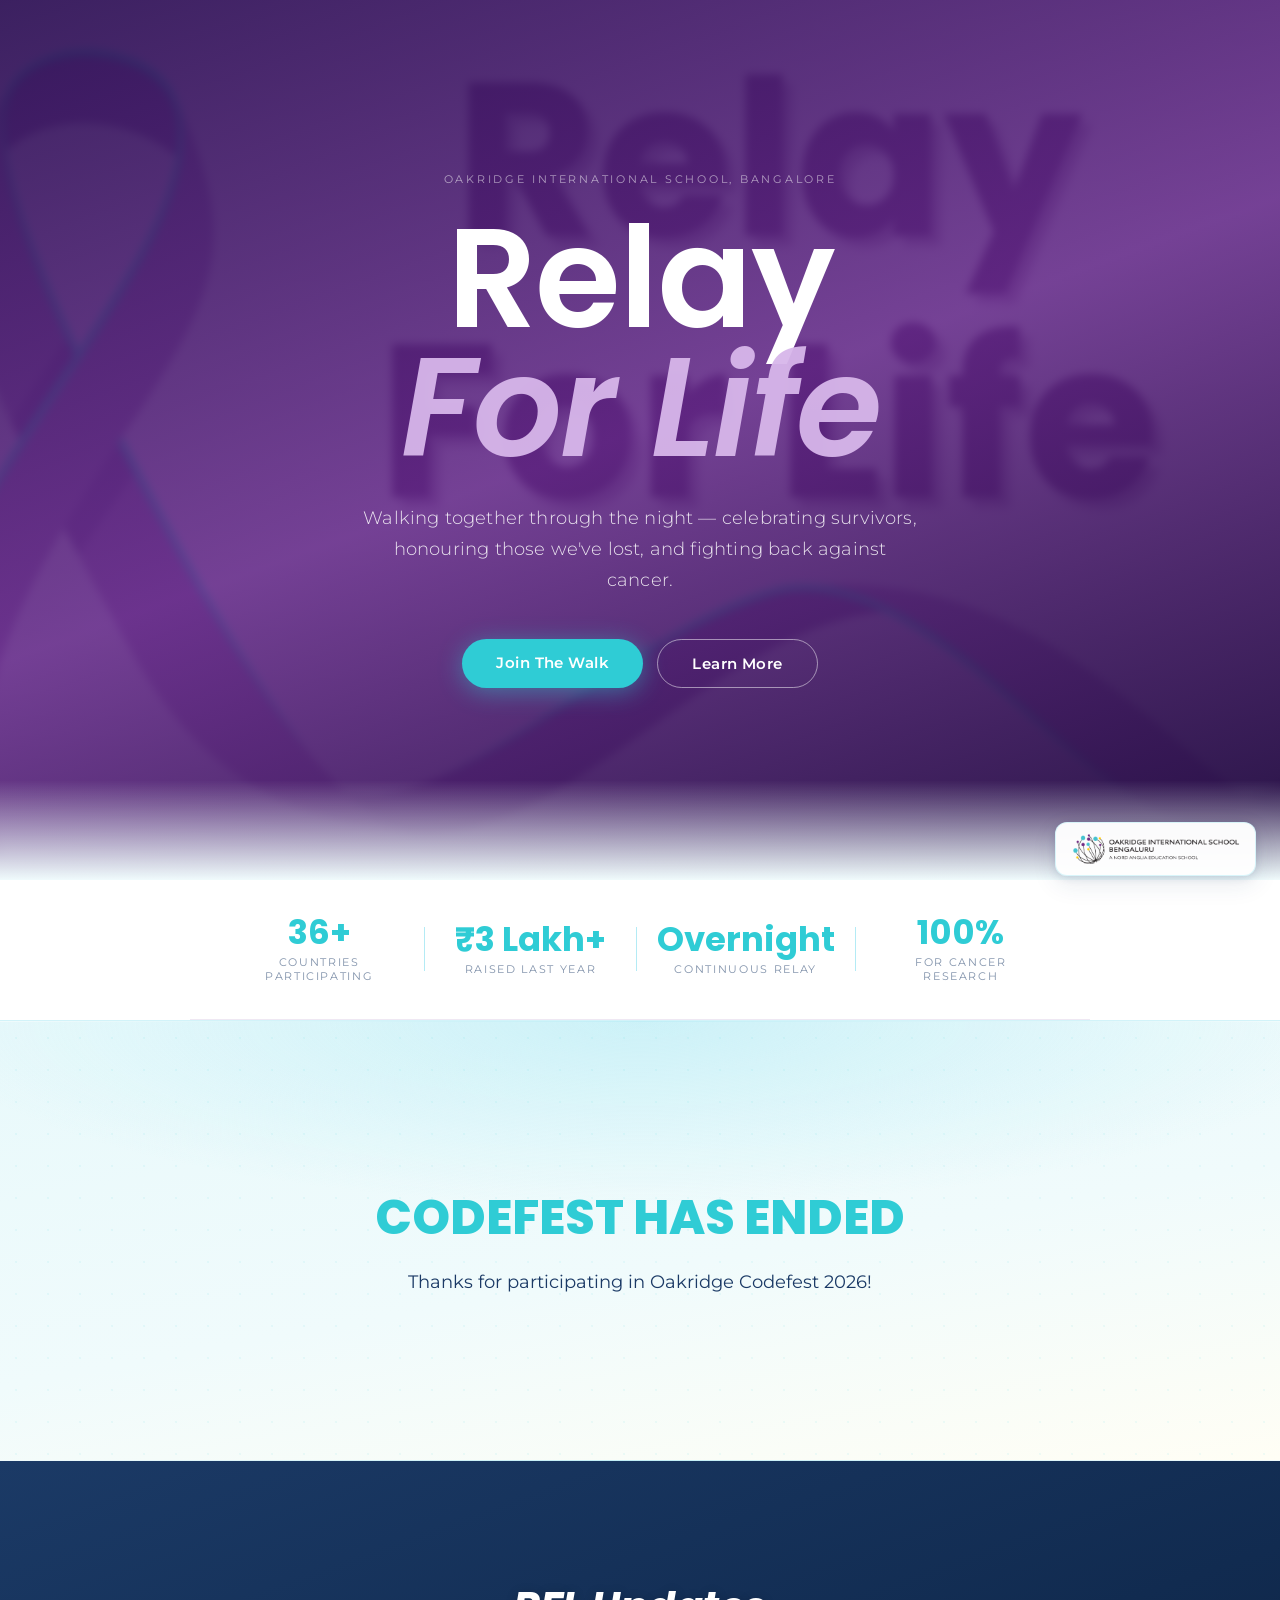
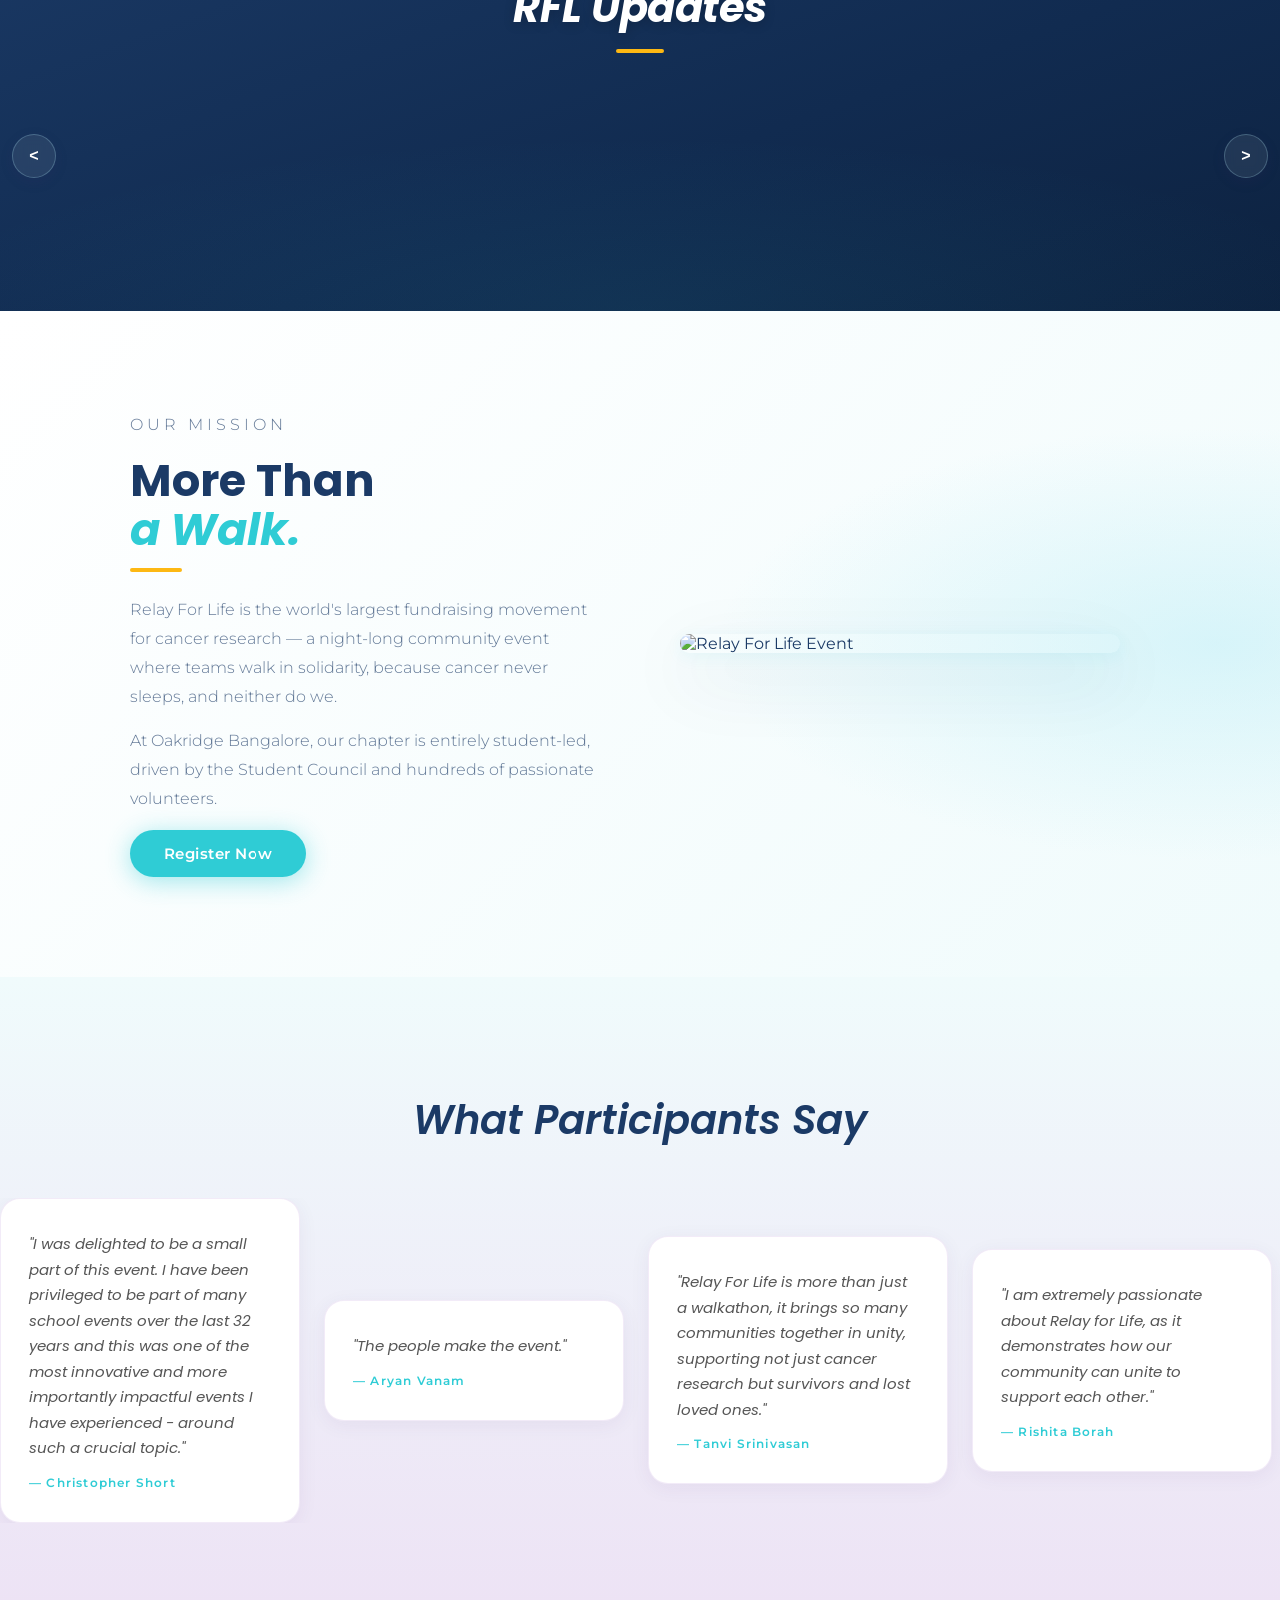
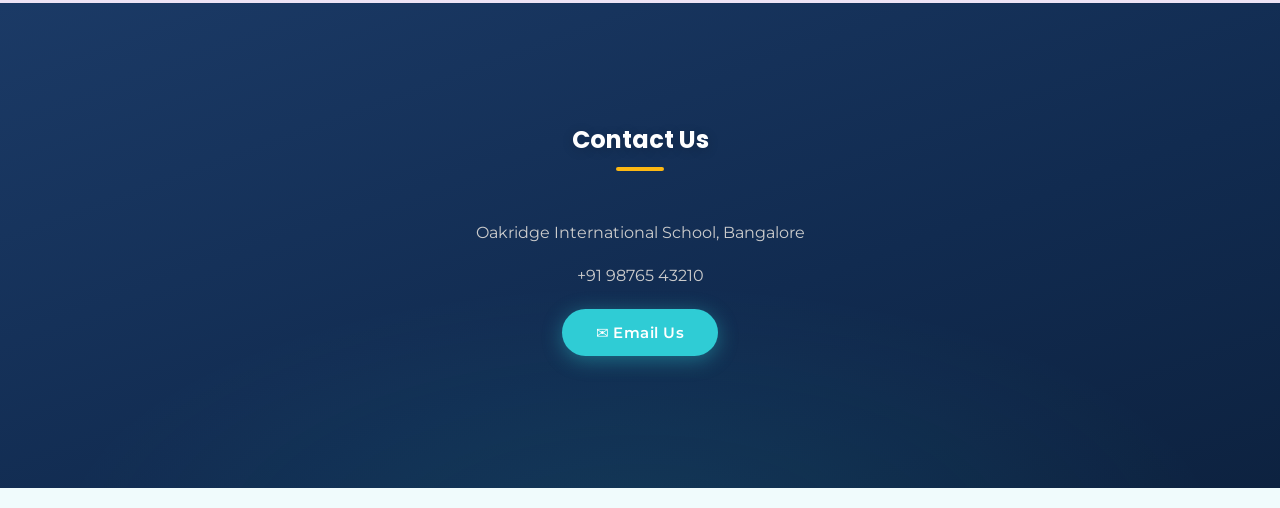
==== commit f65f47ea: "YIPEEEEE" ====
--- a/index.html
+++ b/index.html
@@ -55,7 +55,7 @@
         </div>
         <div class="stat-divider"></div>
         <div class="stat-item">
-          <span class="stat-val">₹1 Lakh+</span>
+          <span class="stat-val">₹3 Lakh+</span>
           <span class="stat-desc">Raised Last Year</span>
         </div>
         <div class="stat-divider"></div>
--- a/Navbar/styles.css
+++ b/Navbar/styles.css
@@ -0,0 +1,208 @@
+@import url(../Common/style.css);
+
+#sentinel {
+  height: 1%;
+  width: 100%;
+}
+
+.navbar {
+  height: 70px;
+  position: relative;
+  z-index: 1000;
+}
+
+.nav-inner {
+  position: fixed;
+  top: 0;
+  left: 50%;
+  transform: translateX(-50%);
+  width: 100%;
+  height: 60px;
+  background-color: var(--accent-color);
+  padding: 0;
+  display: flex;
+  justify-content: center;
+  align-items: center;
+  transition: all 0.4s ease;
+  box-shadow: none;
+  overflow: hidden;
+}
+
+.nav-inner::before {
+  content: "";
+  position: absolute;
+  top: 0;
+  left: -120%;
+  width: 120%;
+  height: 100%;
+  pointer-events: none;
+  border-radius: inherit;
+
+  background: linear-gradient(
+    90deg,
+    rgba(46, 255, 144, 0) 0%,
+    var(--accent-color-1) 50%,
+    rgba(46, 255, 144, 0) 100%
+  );
+
+  opacity: 0;
+  transform: translateX(0);
+}
+
+.navbar.dock .nav-inner {
+  top: 15px;
+  width: 44%;
+  min-width: fit-content;
+  height: 60px;
+  padding: 0 1.5rem;
+  box-shadow: 0 4px 12px rgba(0, 0, 0, 0.2);
+  border-radius: 999px;
+  transform: translateX(-50%) scale(1);
+}
+
+.navbar.dock .nav-inner::before {
+  animation: greenWave 0.9s ease-out forwards;
+  opacity: 1;
+}
+
+@keyframes greenWave {
+  0% {
+    transform: translateX(-120%);
+    opacity: 0.2;
+  }
+  50% {
+    opacity: 1;
+  }
+  100% {
+    transform: translateX(120%);
+    opacity: 0;
+  }
+}
+
+.nav-menu {
+  display: flex;
+  flex-direction: row;
+  gap: 3.5rem;
+  align-items: center;
+  justify-content: space-around;
+  list-style: none;
+  margin: 0;
+  padding: 0;
+}
+
+.nav-inner a {
+  color: white;
+  text-decoration: none;
+  font-weight: bold;
+}
+
+.nav-inner a:hover {
+  color: var(--accent-color-2);
+}
+
+.hamburger,
+.page-title {
+  display: none;
+}
+
+@media (max-width: 1000px) {
+  .hamburger {
+    display: block;
+    font-size: 1.5rem;
+    background: none;
+    border: none;
+    color: #fff;
+    cursor: pointer;
+    z-index: 1001;
+  }
+
+  .page-title {
+    display: block;
+    color: #fff;
+    font-size: 1.1rem;
+    font-weight: 600;
+    margin-left: 0.75rem;
+    flex: 1;
+    text-align: center;
+  }
+
+  .nav-inner {
+    flex-direction: row;
+    justify-content: space-between;
+    align-items: center;
+  }
+
+  .nav-menu {
+    position: absolute;
+    top: 70px;
+    left: 50%;
+    transform: translateX(-50%);
+    width: 90%;
+    background-color: var(--bg-color);
+    flex-direction: column;
+    display: flex;
+    gap: 1rem;
+    padding: 1rem 1.5rem;
+    border-radius: 1rem;
+    box-shadow: 0 8px 16px rgba(0, 0, 0, 0.4);
+    text-align: center;
+    z-index: 999;
+    overflow: hidden;
+  }
+
+  .nav-menu.hidden {
+    display: none;
+  }
+
+  .nav-inner ul {
+    gap: 1rem;
+    padding: 10px;
+  }
+
+  .nav-inner a {
+    font-size: 1rem;
+    padding: 0.5rem 0;
+  }
+}
+
+.navbar.dock .nav-inner {
+  width: 30%;
+}
+
+@media (max-width: 1600px) {
+  .navbar.dock .nav-inner {
+    width: 36%;
+  }
+}
+
+@media (max-width: 1400px) {
+  .navbar.dock .nav-inner {
+    width: 50%;
+  }
+}
+
+@media (max-width: 1100px) {
+  .navbar.dock .nav-inner {
+    width: 60%;
+  }
+}
+
+@media (max-width: 600px) {
+  .navbar.dock .nav-inner {
+    width: 80%;
+  }
+}
+
+nav {
+  background: #876ca7;
+  color: white;
+}
+
+nav a {
+  color: white;
+  font-weight: 600;
+}
+
+nav a:hover {
+  color: #b98fd6;
+}
